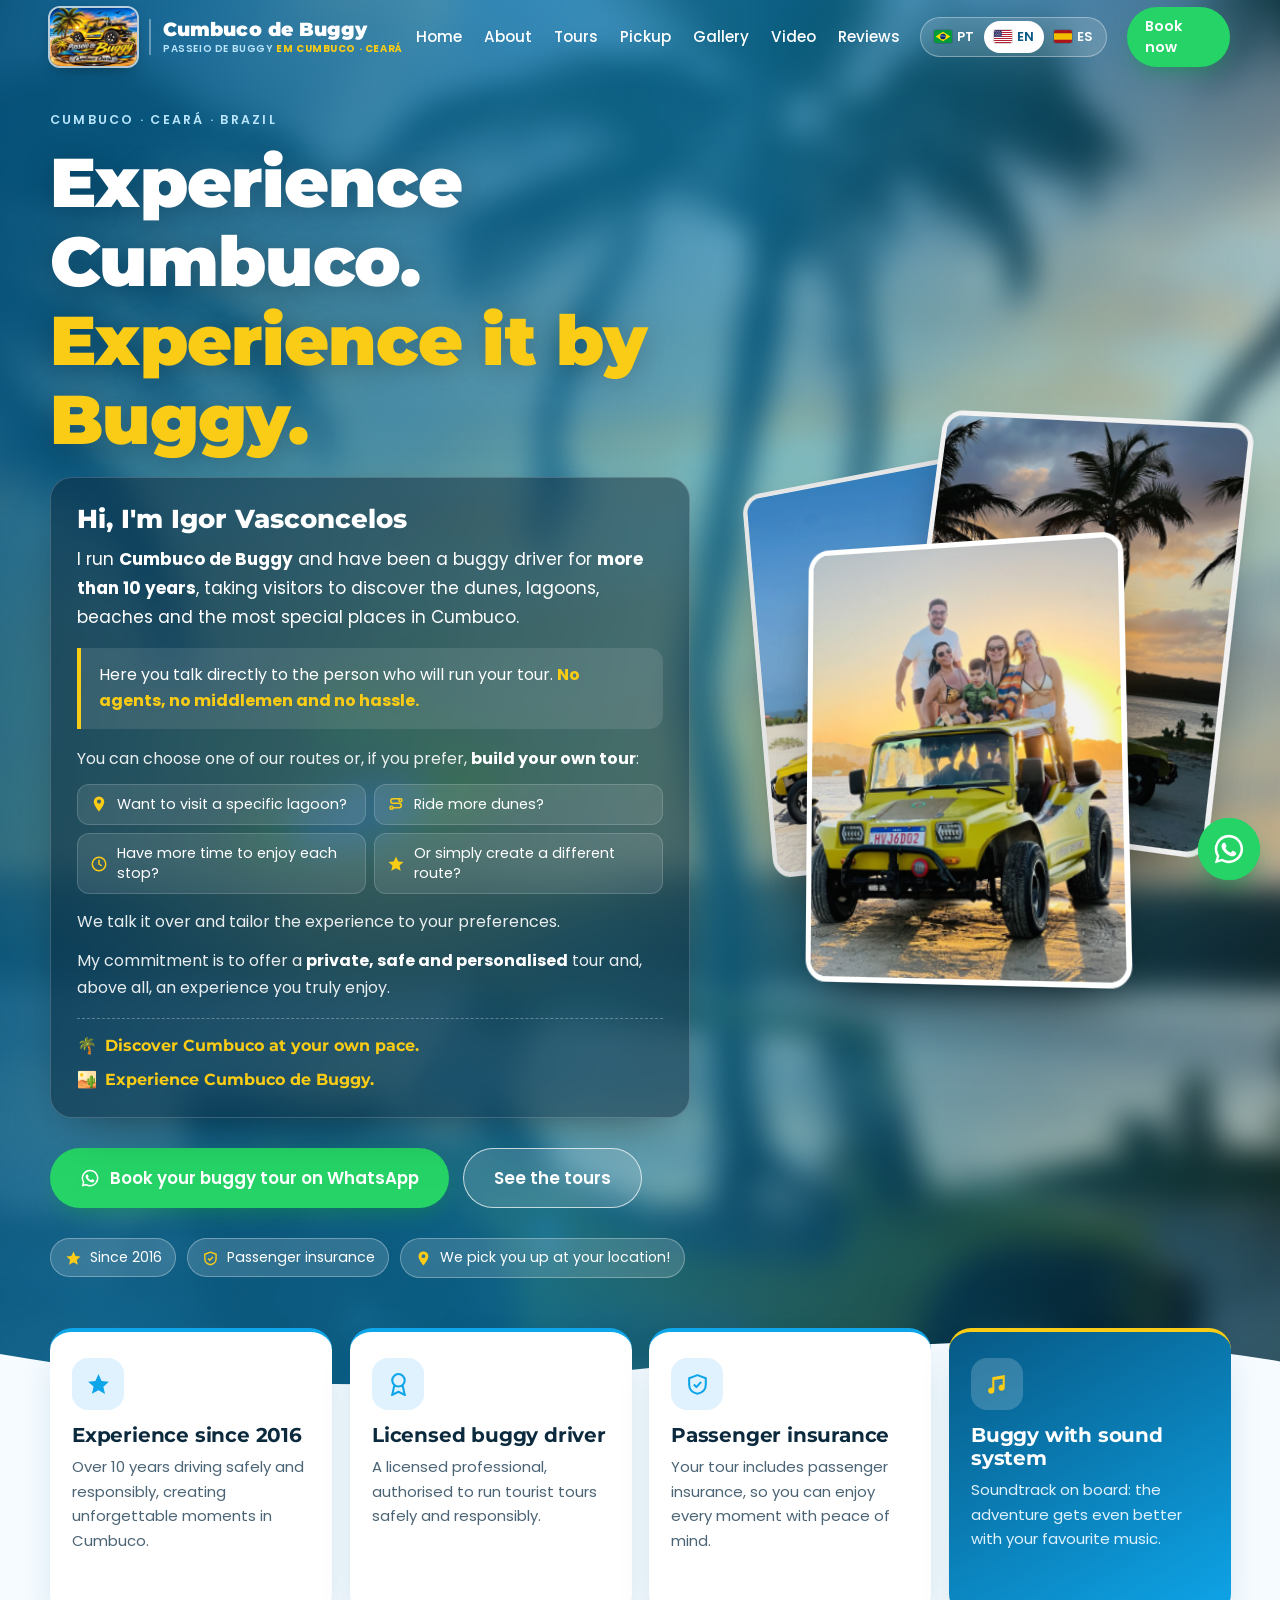
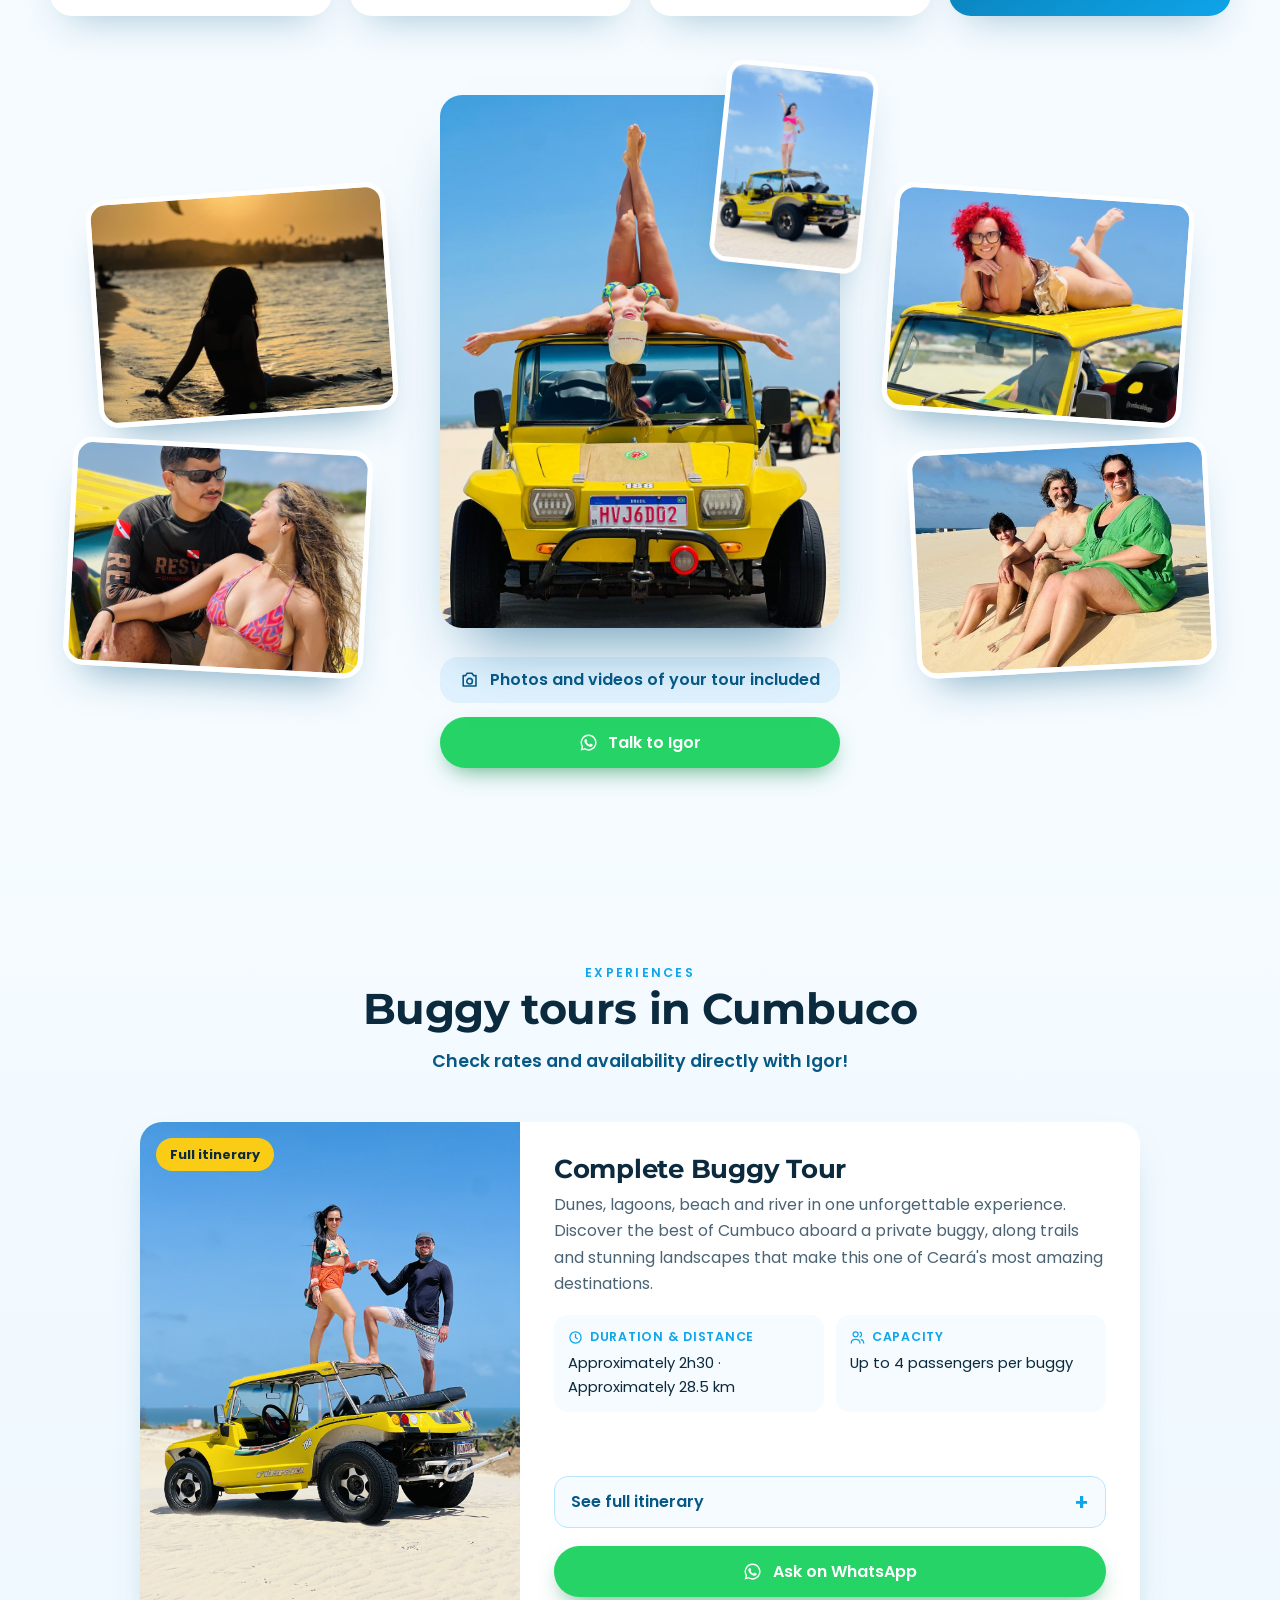
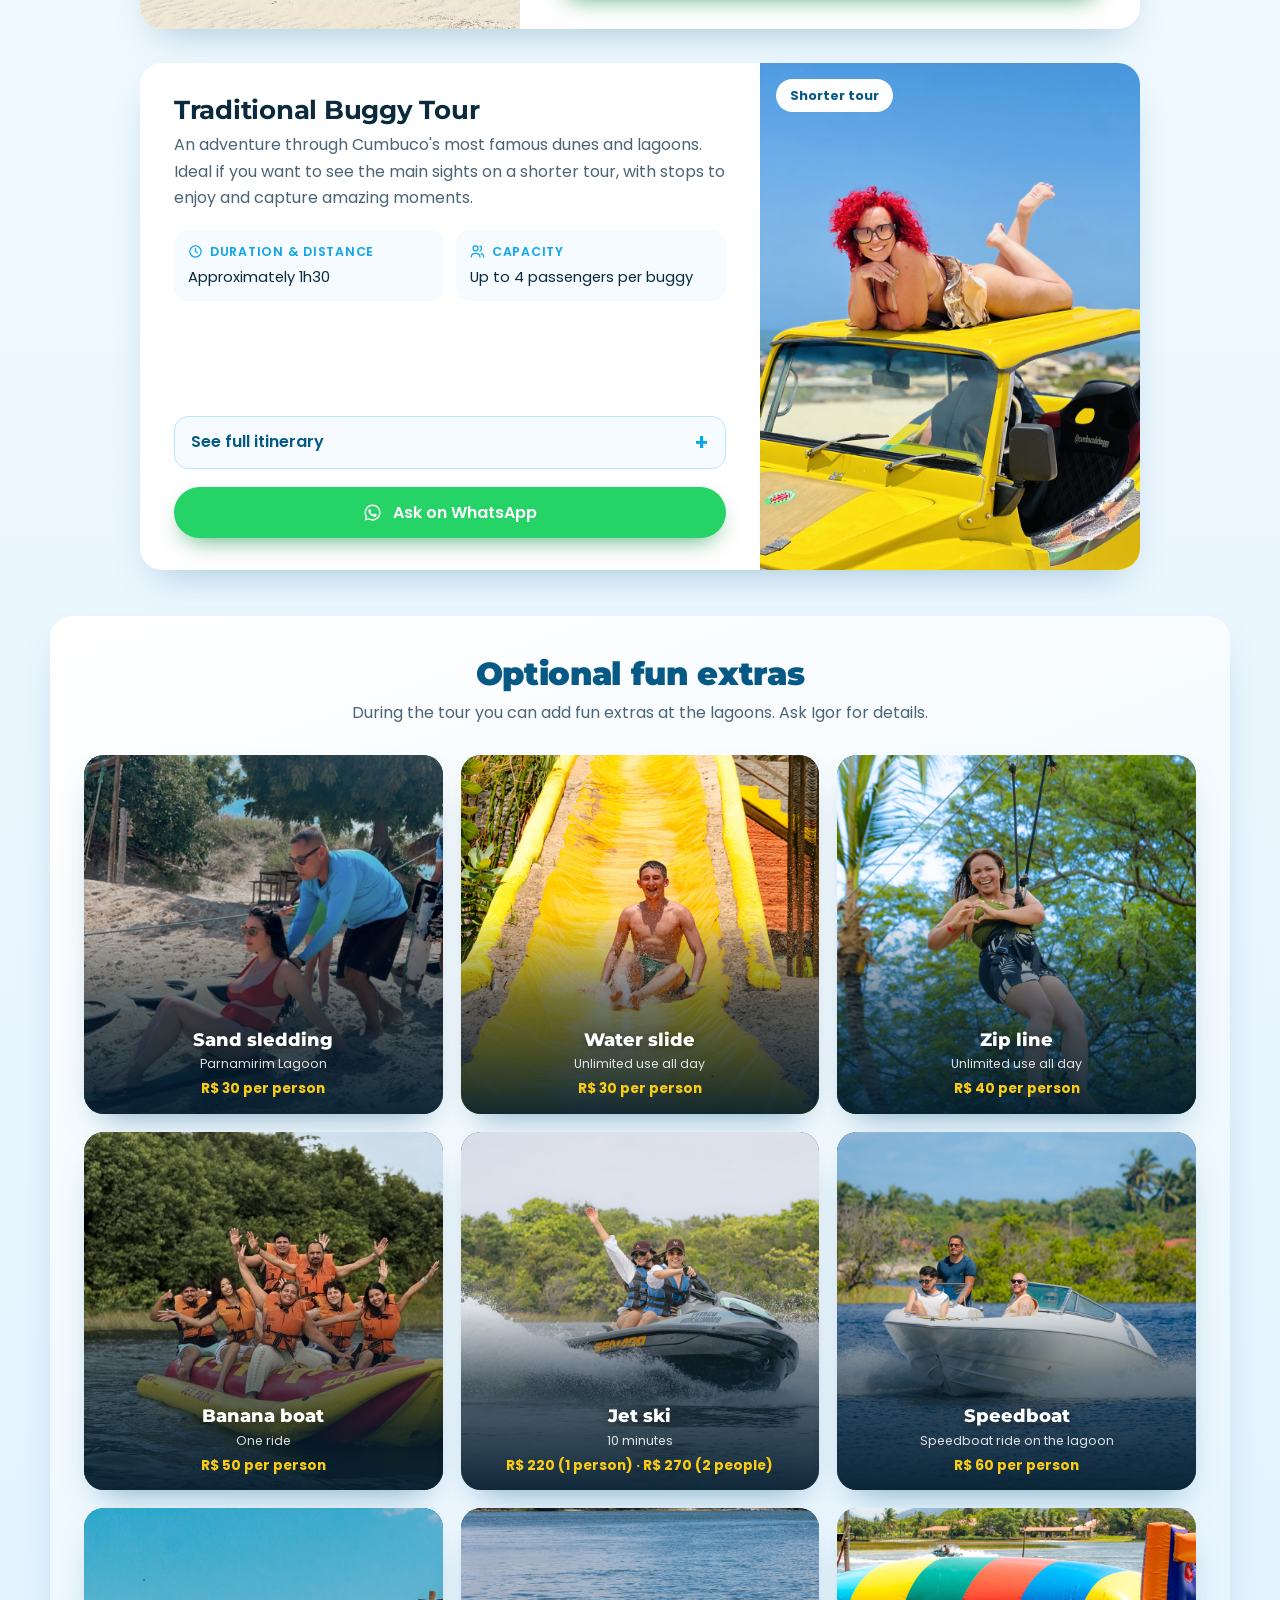
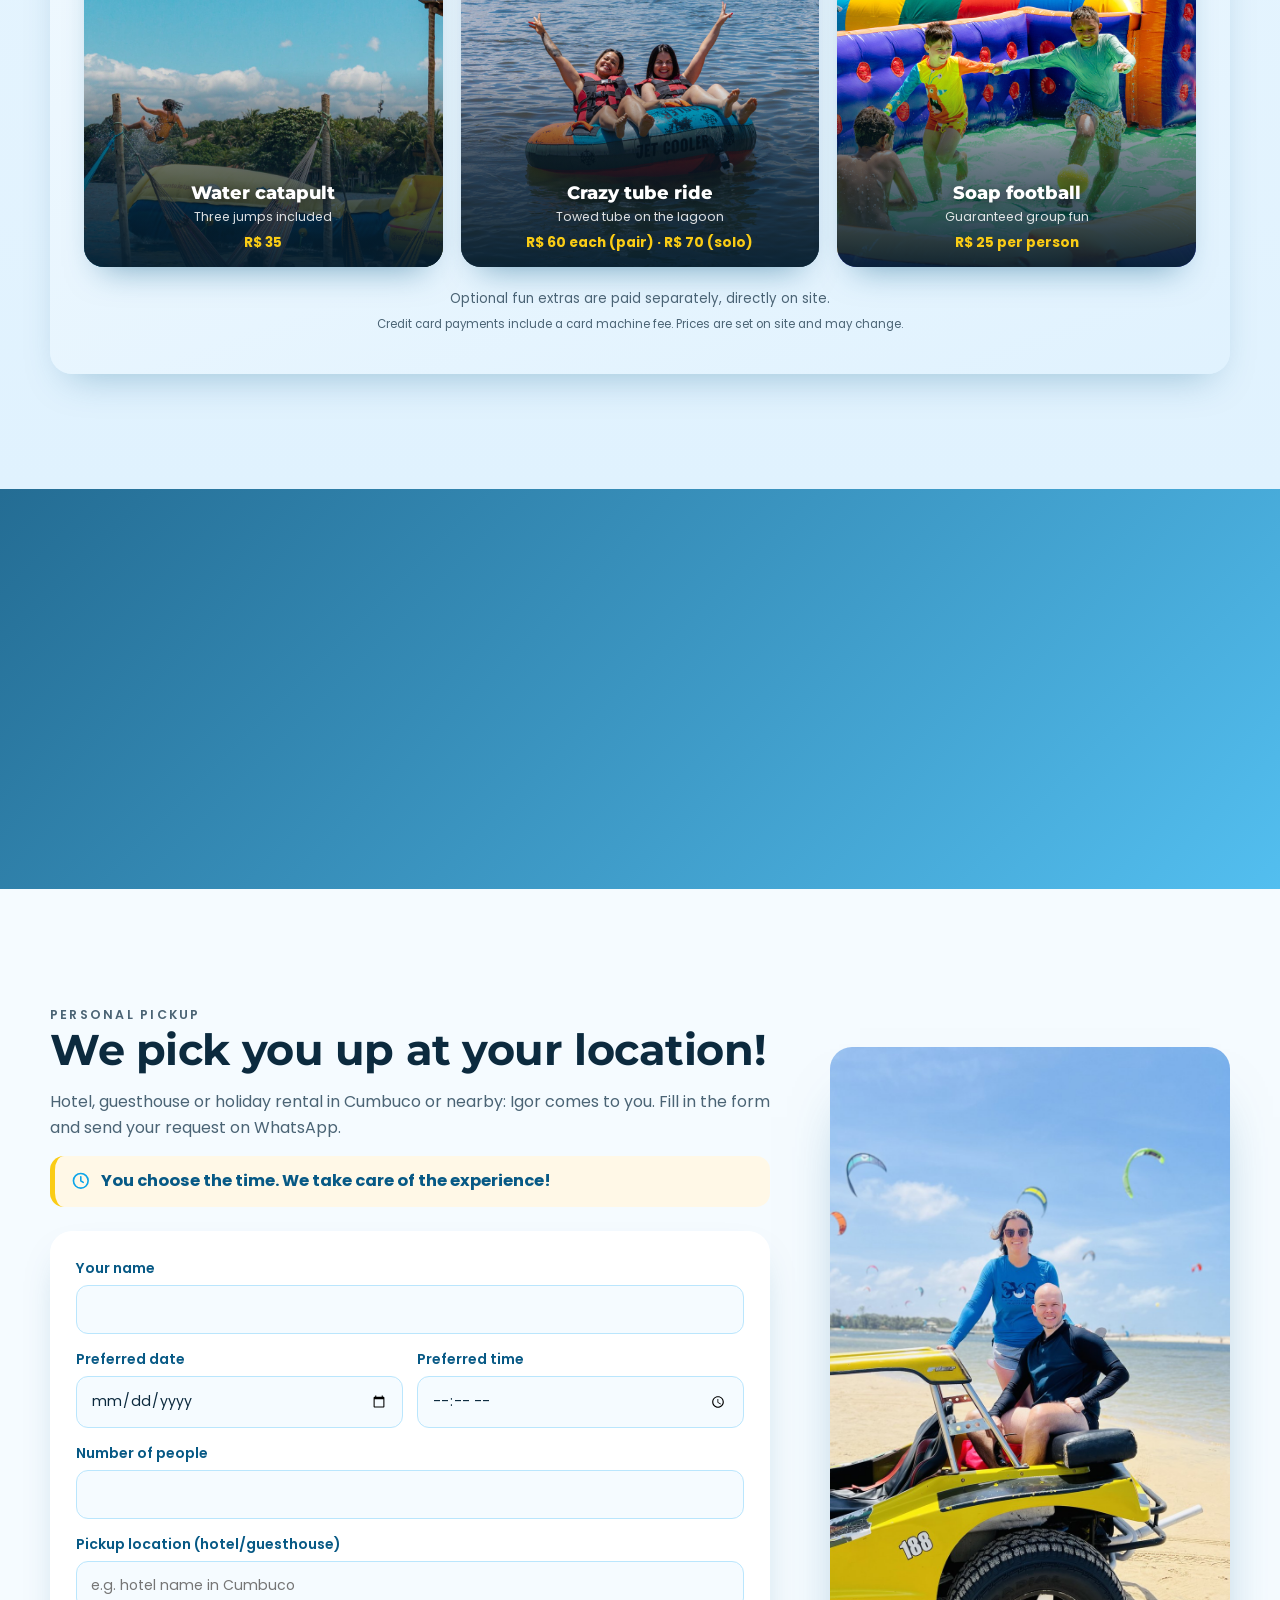
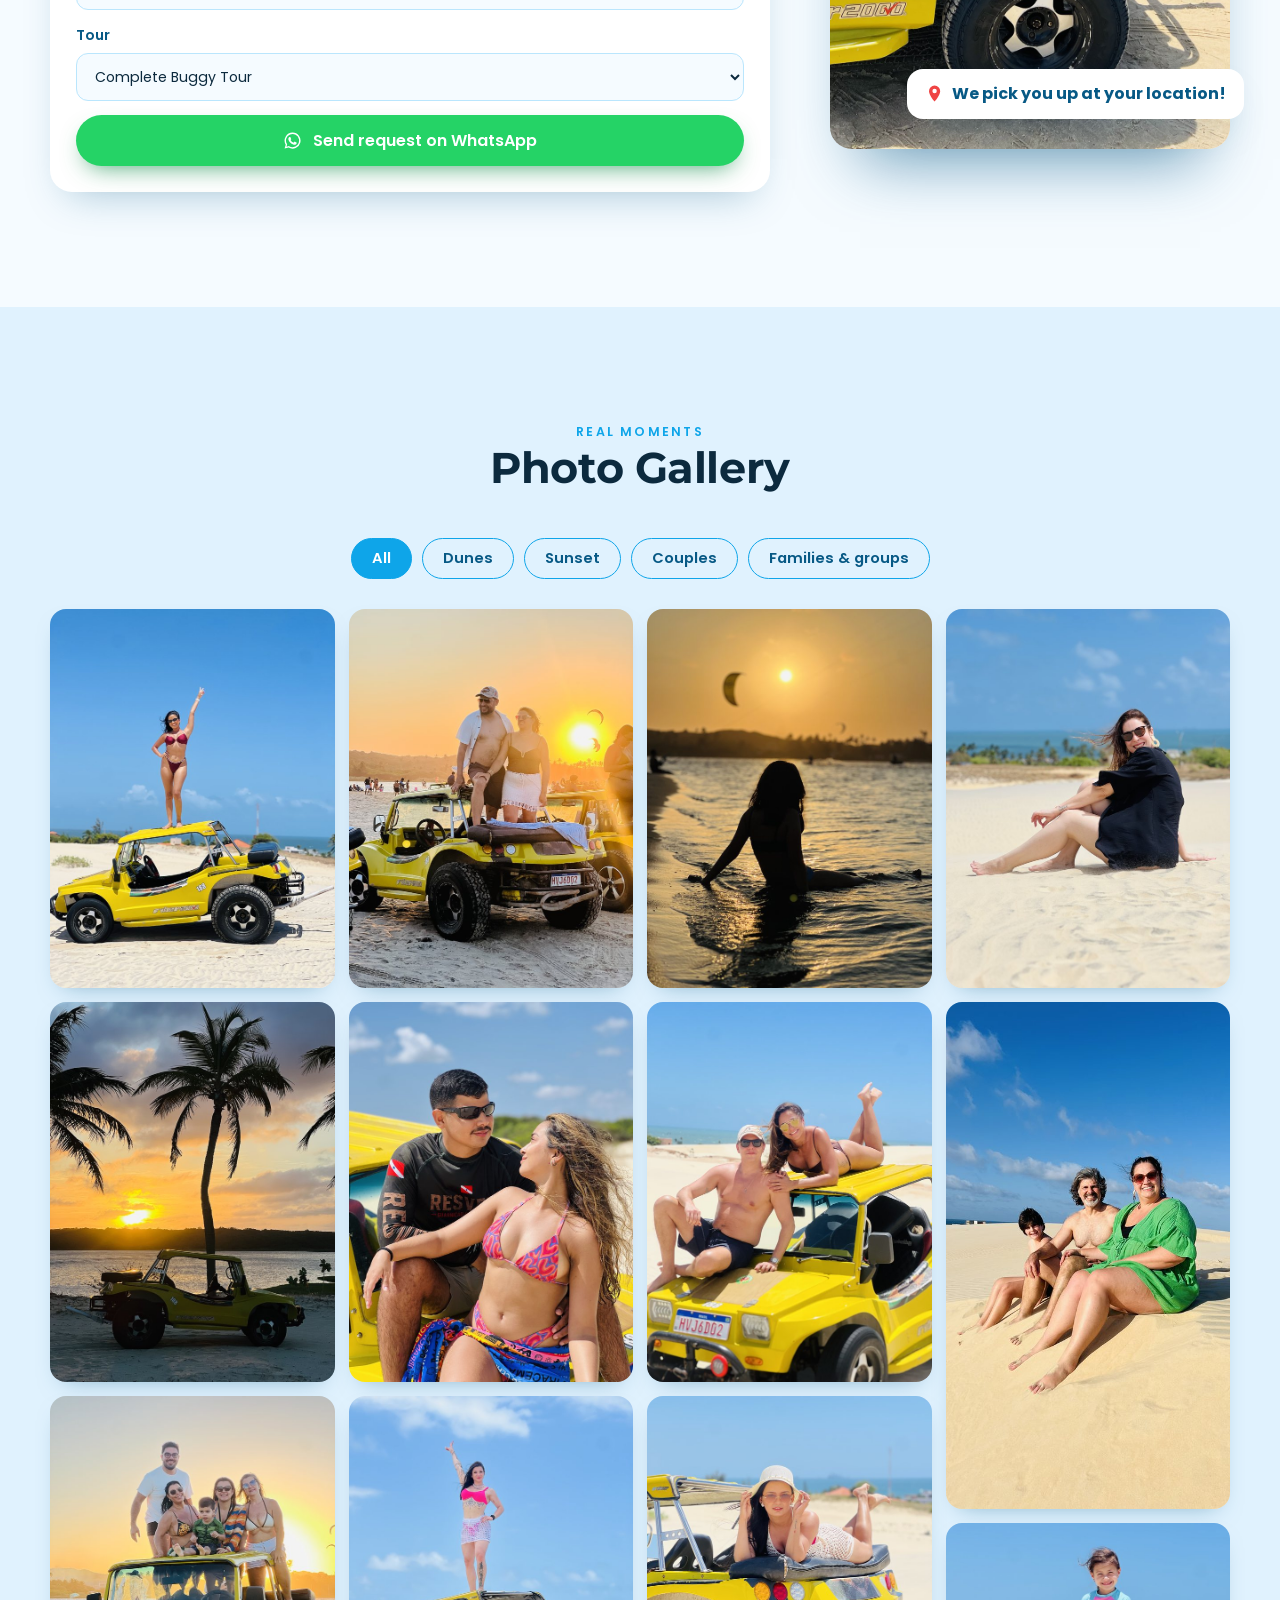
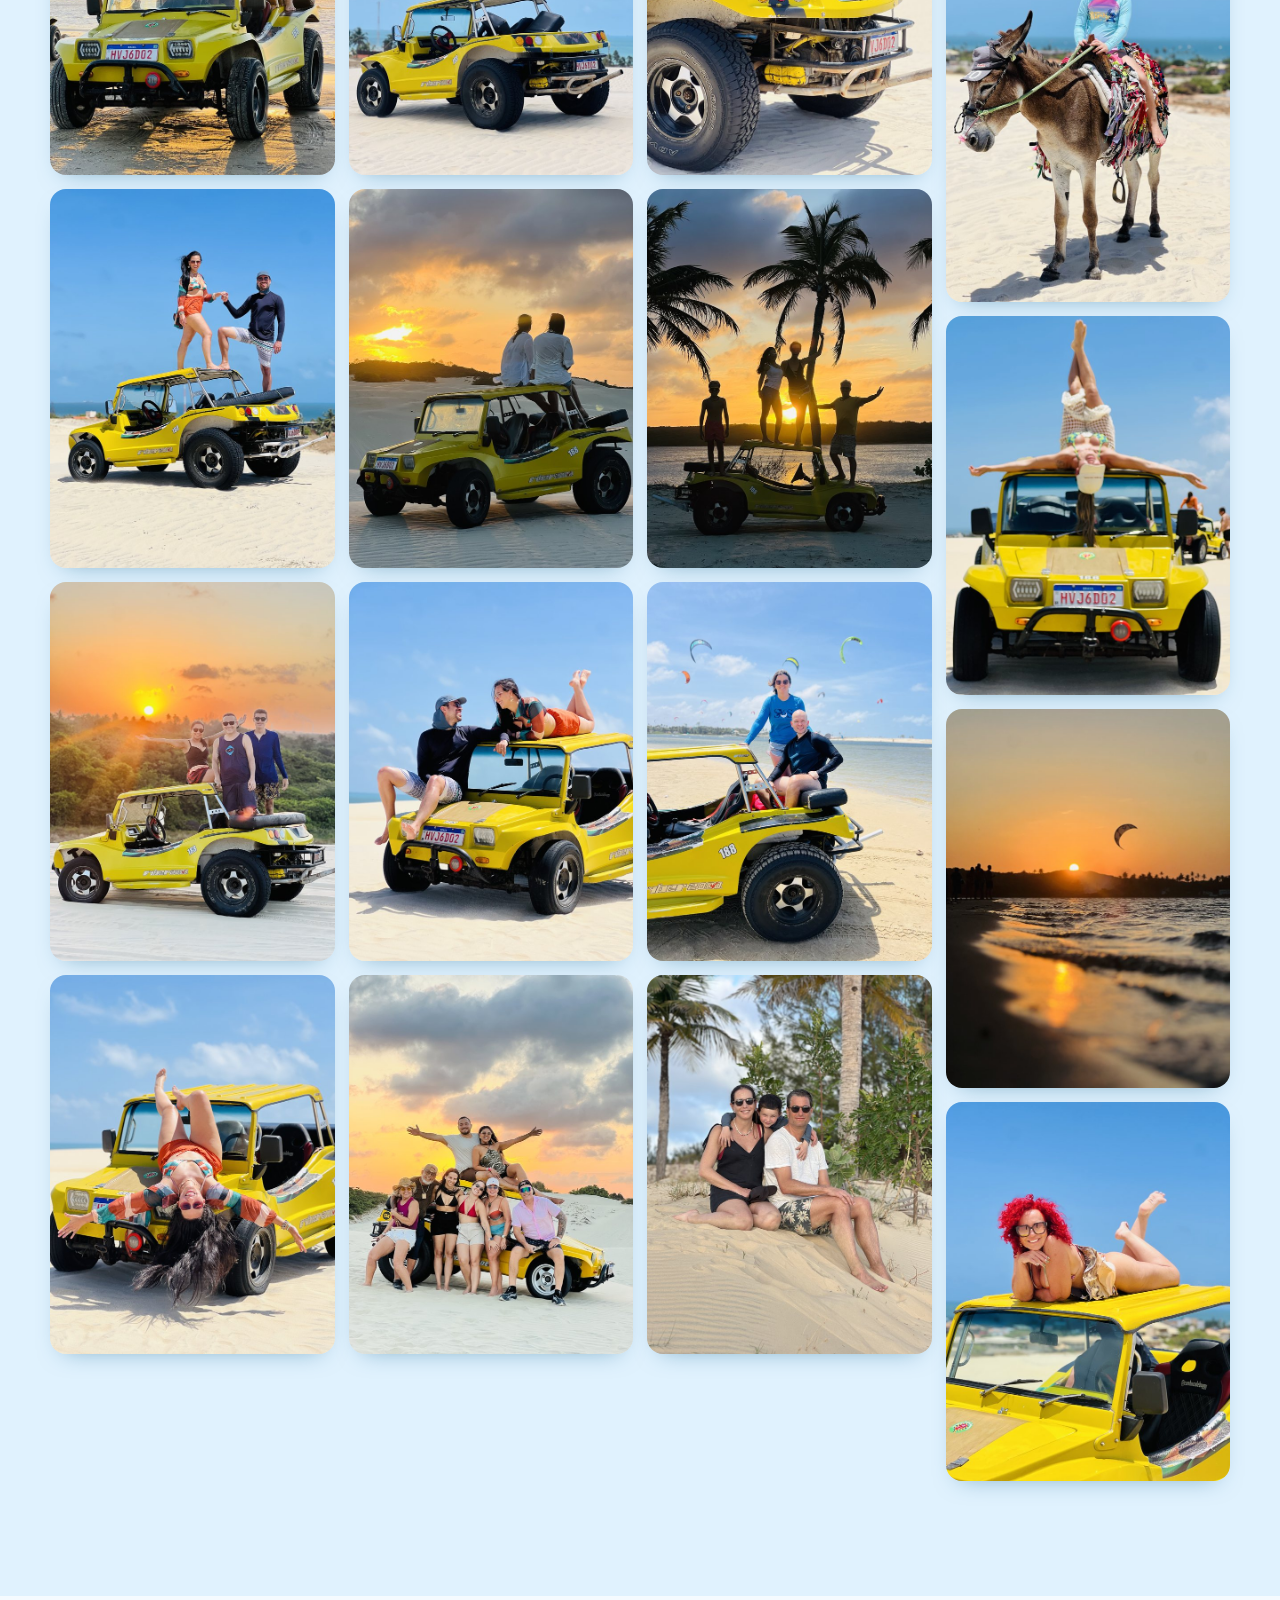
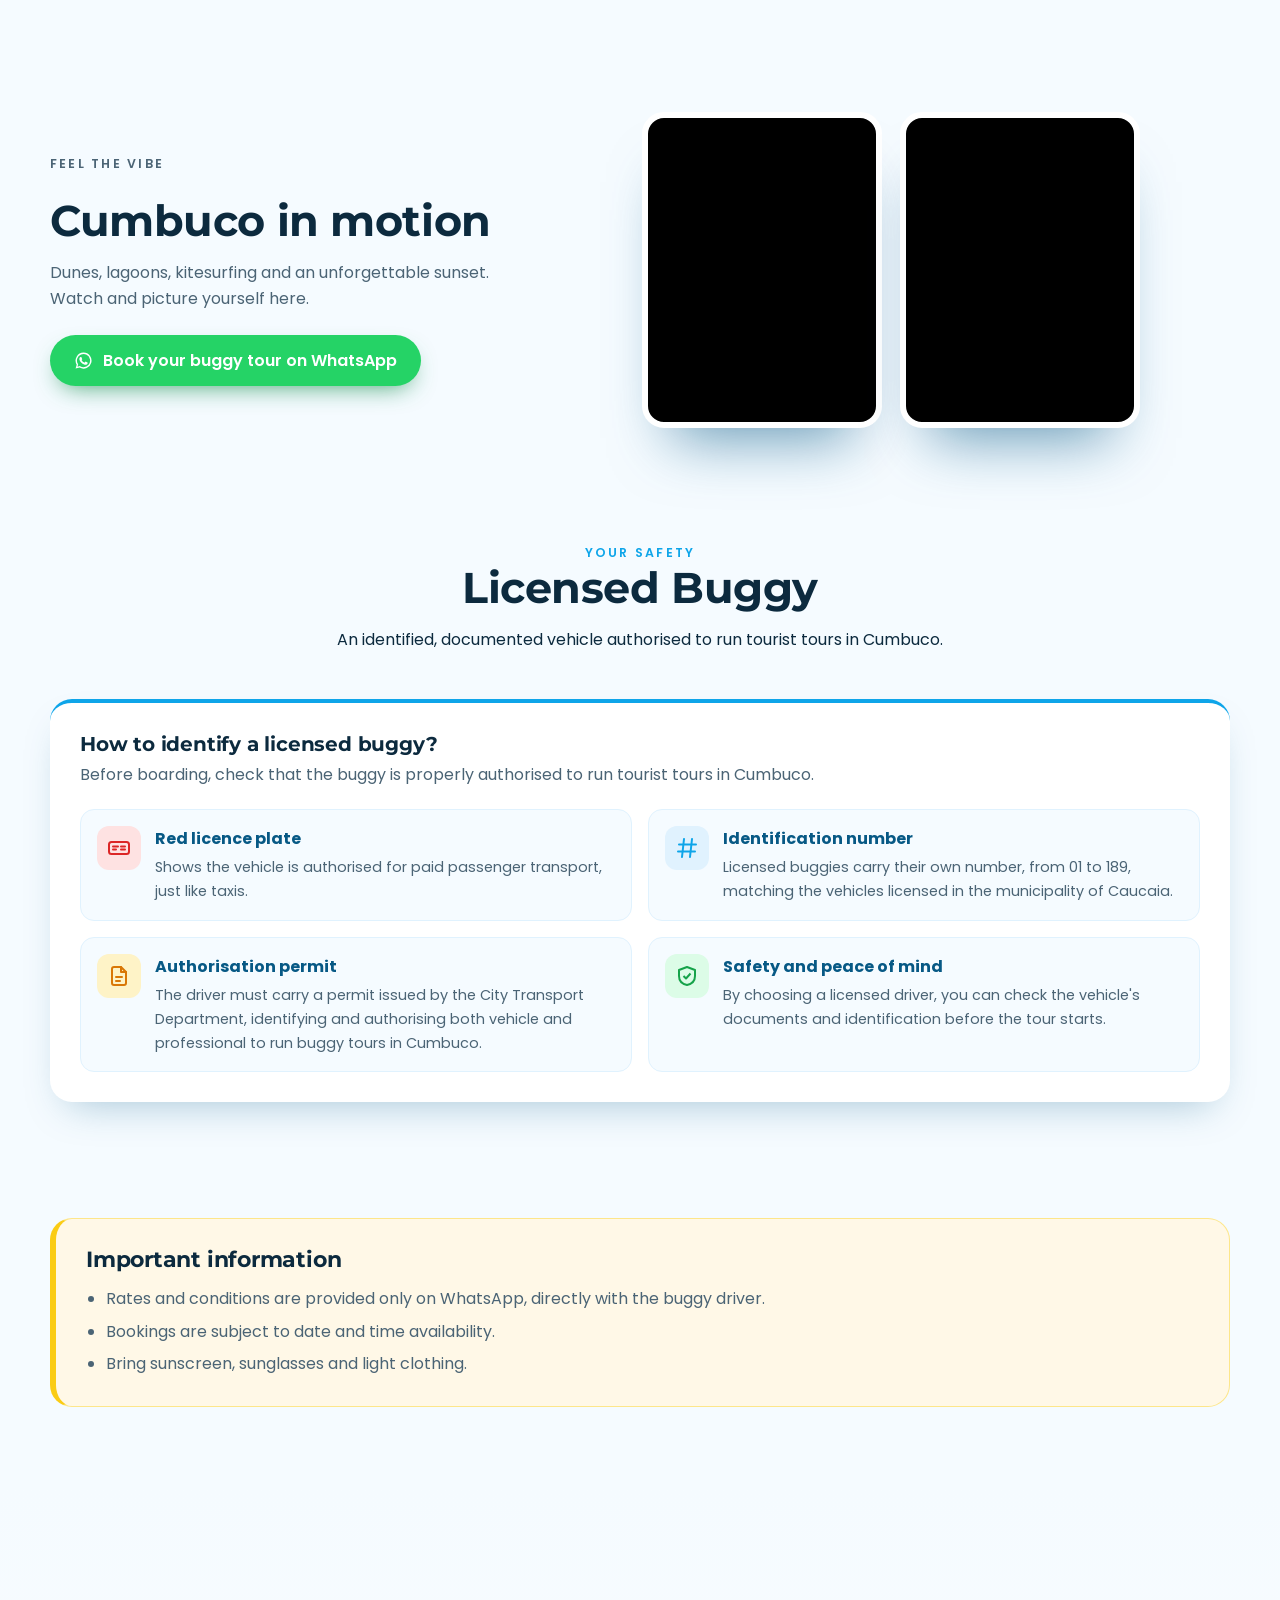
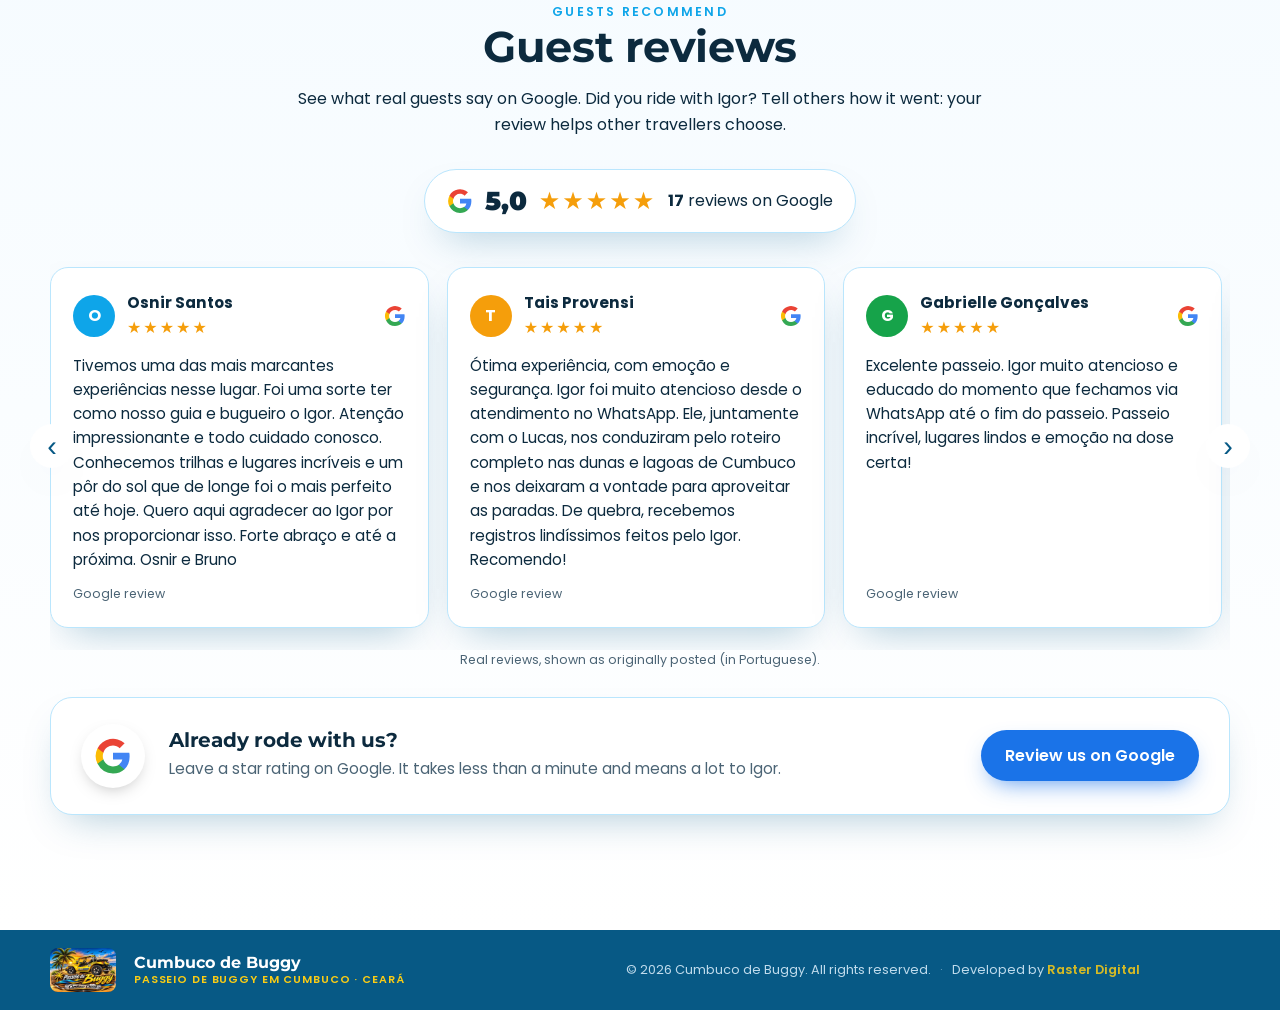
==== en/index.html @ 33edb1c6 "Site Cumbuco de Buggy: versão inicial trilíngue com README Co-Authored-By: Claude Opus 5.5 <noreply@" ====
<!doctype html>
<html lang="en" data-lang="en">
<head>
<meta charset="utf-8">
<meta name="viewport" content="width=device-width, initial-scale=1">
<title>Buggy Tour Cumbuco | Igor Vasconcelos — Licensed Beach Buggy Driver</title>
<meta name="description" content="Cumbuco beach buggy tour with Igor Vasconcelos: licensed driver since 2016, tour insurance, buggy with sound system and pickup at your hotel. The best buggy ride in Ceará, Brazil — book on WhatsApp.">
<meta name="keywords" content="buggy tour Cumbuco, Cumbuco buggy ride, Cumbuco beach buggy tour, buggy tour in Ceará Brazil">
<meta name="author" content="Igor Vasconcelos">
<meta name="theme-color" content="#0ea5e9">
<link rel="canonical" href="https://www.buggycumbuco.com.br/en/">
<link rel="alternate" hreflang="pt-BR" href="https://www.buggycumbuco.com.br/pt-br/">
<link rel="alternate" hreflang="en" href="https://www.buggycumbuco.com.br/en/">
<link rel="alternate" hreflang="es" href="https://www.buggycumbuco.com.br/es/">
<link rel="alternate" hreflang="x-default" href="https://www.buggycumbuco.com.br/pt-br/">
<meta property="og:type" content="website">
<meta property="og:locale" content="en_US">
<meta property="og:title" content="Buggy Tour Cumbuco | Igor Vasconcelos — Licensed Beach Buggy Driver">
<meta property="og:description" content="Cumbuco beach buggy tour with Igor Vasconcelos: licensed driver since 2016, tour insurance, buggy with sound system and pickup at your hotel. The best buggy ride in Ceará, Brazil — book on WhatsApp.">
<meta property="og:url" content="https://www.buggycumbuco.com.br/en/">
<meta property="og:image" content="https://www.buggycumbuco.com.br/assets/img/logo-grande.jpg">
<meta name="twitter:card" content="summary_large_image">
<link rel="icon" href="../assets/img/logo.jpg">
<link rel="preconnect" href="https://fonts.googleapis.com">
<link rel="preconnect" href="https://fonts.gstatic.com" crossorigin>
<link href="https://fonts.googleapis.com/css2?family=Montserrat:wght@700;800;900&family=Poppins:wght@400;500;600&display=swap" rel="stylesheet">
<link rel="preload" as="image" href="../assets/img/coqueiros-por-do-sol-buggy.jpg">
<link rel="stylesheet" href="../assets/css/style.css?v=12">
<script type="application/ld+json">
{"@context":"https://schema.org","@type":"TouristTrip","name":"Complete Buggy Tour","description":"Cumbuco beach buggy tour with Igor Vasconcelos: licensed driver since 2016, tour insurance, buggy with sound system and pickup at your hotel. The best buggy ride in Ceará, Brazil — book on WhatsApp.","touristType":"Leisure","inLanguage":"en","url":"https://www.buggycumbuco.com.br/en/","image":"https://www.buggycumbuco.com.br/assets/img/dunas-buggy-casal.jpg","provider":{"@type":"LocalBusiness","name":"Igor Vasconcelos — Buggy Cumbuco","telephone":"+5585997126836","url":"https://www.buggycumbuco.com.br/","logo":"https://www.buggycumbuco.com.br/assets/img/logo-grande.jpg","areaServed":["Cumbuco","Caucaia","Fortaleza","Ceará"],"foundingDate":"2016"}}
</script>
</head>
<body>
<a class="skip" href="#main" data-i18n="a11y.skip">Skip to content</a>

<header class="header" id="top">
  <div class="container header-in">
    <a href="#top" class="logo" aria-label="Igor Vasconcelos — Buggy Cumbuco">
      <img class="logo-img" src="../assets/img/logo.jpg" alt="Passeio de Buggy Cumbuco Ceará" width="360" height="240">
      <span class="logo-txt"><strong>Cumbuco de Buggy</strong><small>Passeio de Buggy <b>em Cumbuco · Ceará</b></small></span>
    </a>
    <nav class="nav" id="nav" aria-label="Menu">
      <a href="#top" data-i18n="nav.home">Home</a>
      <a href="#sobre" data-i18n="nav.about">About</a>
      <a href="#passeios" data-i18n="nav.tours">Tours</a>
      <a href="#busca" data-i18n="nav.pickup">Pickup</a>
      <a href="#galeria" data-i18n="nav.gallery">Gallery</a>
      <a href="#video" data-i18n="nav.video">Video</a>
      <a href="#avaliacoes" data-i18n="nav.reviews">Reviews</a>
    </nav>
    <div class="lang" role="group" aria-label="Select language" data-i18n-aria="a11y.lang">
      <a href="../pt-br/" hreflang="pt-BR" data-lang="pt" aria-current="false"><svg class="flag" viewBox="0 0 28 20" aria-hidden="true"><rect width="28" height="20" fill="#009c3b"/><path d="M14 2.5 25.5 10 14 17.5 2.5 10z" fill="#ffdf00"/><circle cx="14" cy="10" r="4.4" fill="#002776"/><path d="M9.8 9.2c2.8-.5 5.8 0 8.3 1.6" stroke="#fff" stroke-width=".8" fill="none"/></svg> PT</a>
      <a href="../en/" hreflang="en" data-lang="en" aria-current="true"><svg class="flag" viewBox="0 0 28 20" aria-hidden="true"><rect width="28" height="20" fill="#fff"/><path d="M0 0h28v1.54H0zm0 3.08h28v1.54H0zm0 3.08h28v1.54H0zm0 3.08h28v1.54H0zm0 3.08h28v1.54H0zm0 3.08h28v1.54H0zm0 3.08h28V20H0z" fill="#b22234"/><rect width="12" height="10.8" fill="#3c3b6e"/><g fill="#fff"><circle cx="2" cy="2" r=".6"/><circle cx="5" cy="2" r=".6"/><circle cx="8" cy="2" r=".6"/><circle cx="3.5" cy="4.4" r=".6"/><circle cx="6.5" cy="4.4" r=".6"/><circle cx="9.5" cy="4.4" r=".6"/><circle cx="2" cy="6.8" r=".6"/><circle cx="5" cy="6.8" r=".6"/><circle cx="8" cy="6.8" r=".6"/><circle cx="3.5" cy="9.2" r=".6"/><circle cx="6.5" cy="9.2" r=".6"/><circle cx="9.5" cy="9.2" r=".6"/></g></svg> EN</a>
      <a href="../es/" hreflang="es" data-lang="es" aria-current="false"><svg class="flag" viewBox="0 0 28 20" aria-hidden="true"><rect width="28" height="20" fill="#aa151b"/><rect y="5" width="28" height="10" fill="#f1bf00"/></svg> ES</a>
    </div>
    <a class="btn btn-sm btn-wa header-cta" href="https://wa.me/5585997126836?text=Hello%2C%20Igor%21%20I%20would%20like%20more%20information%20about%20your%20buggy%20tours%20in%20Cumbuco." data-wa="wa.info" target="_blank" rel="noopener" data-i18n="nav.cta">Book now</a>
    <button class="burger" id="burger" aria-expanded="false" aria-controls="nav" aria-label="Open menu" data-i18n-aria="a11y.menu"><span></span><span></span><span></span></button>
  </div>
</header>

<main id="main">
<!-- HERO -->
<section class="hero">
  <div class="hero-bg" data-depth="0.15"><img src="../assets/img/coqueiros-por-do-sol-buggy.jpg" alt="" fetchpriority="high"></div>
  <div class="hero-shade"></div>
  <div class="container hero-grid">
    <div class="hero-copy reveal">
      <p class="kicker" data-i18n="hero.kicker">Cumbuco · Ceará · Brazil</p>
      <h1 data-i18n="hero.title">Experience Cumbuco. <em>Experience it by Buggy.</em></h1>
      <div class="hero-intro">
        <p class="intro-hi" data-i18n="about.title">Hi, I'm Igor Vasconcelos</p>
        <p class="about-lead" data-i18n="about.p1">I run <strong>Cumbuco de Buggy</strong> and have been a buggy driver for <strong>more than 10 years</strong>, taking visitors to discover the dunes, lagoons, beaches and the most special places in Cumbuco.</p>
        <blockquote class="about-quote" data-i18n="about.quote">Here you talk directly to the person who will run your tour. <strong>No agents, no middlemen and no hassle.</strong></blockquote>
        <p data-i18n="about.p2">You can choose one of our routes or, if you prefer, <strong>build your own tour</strong>:</p>
        <ul class="about-ideas">
          <li><svg class="ico"><use href="#i-pin"/></svg><span data-i18n="about.q1">Want to visit a specific lagoon?</span></li>
          <li><svg class="ico"><use href="#i-route"/></svg><span data-i18n="about.q2">Ride more dunes?</span></li>
          <li><svg class="ico"><use href="#i-clock"/></svg><span data-i18n="about.q3">Have more time to enjoy each stop?</span></li>
          <li><svg class="ico"><use href="#i-star"/></svg><span data-i18n="about.q4">Or simply create a different route?</span></li>
        </ul>
        <p data-i18n="about.p3">We talk it over and tailor the experience to your preferences.</p>
        <p data-i18n="about.p4">My commitment is to offer a <strong>private, safe and personalised</strong> tour and, above all, an experience you truly enjoy.</p>
        <div class="about-sign">
          <span><i aria-hidden="true">🌴</i><em data-i18n="about.s1">Discover Cumbuco at your own pace.</em></span>
          <span><i aria-hidden="true">🏜️</i><em data-i18n="about.s2">Experience Cumbuco de Buggy.</em></span>
        </div>
      </div>
      <div class="hero-ctas">
        <a class="btn btn-wa btn-lg" href="https://wa.me/5585997126836?text=Hello%2C%20Igor%21%20I%20would%20like%20more%20information%20about%20your%20buggy%20tours%20in%20Cumbuco." data-wa="wa.info" target="_blank" rel="noopener"><svg class="ico"><use href="#i-wa"/></svg><span data-i18n="hero.cta">Book your buggy tour on WhatsApp</span></a>
        <a class="btn btn-ghost btn-lg" href="#passeios" data-i18n="hero.cta2">See the tours</a>
      </div>
      <ul class="hero-badges">
        <li><svg class="ico"><use href="#i-star"/></svg><span data-i18n="hero.b1">Since 2016</span></li>
        <li><svg class="ico"><use href="#i-shield"/></svg><span data-i18n="hero.b2">Passenger insurance</span></li>
        <li><svg class="ico"><use href="#i-pin"/></svg><span data-i18n="hero.b3">We pick you up at your location!</span></li>
      </ul>
    </div>
    <div class="hero-stack">
      <div class="stack3d" id="stack">
        <img class="p1" src="../assets/img/coqueiros-por-do-sol-buggy.jpg" alt="Buggy entre coqueiros no pôr do sol em Cumbuco">
        <img class="p2" src="../assets/img/familia-por-do-sol.jpg" alt="Família no buggy ao pôr do sol em Cumbuco">
        <img class="p0" src="../assets/img/dunas-mirante.jpg" alt="Turista em cima do buggy nas dunas de Cumbuco">
      </div>
    </div>
  </div>
  <svg class="wave" viewBox="0 0 1440 120" preserveAspectRatio="none" aria-hidden="true"><path d="M0 60c240 50 480 50 720 20s480-60 720-10v50H0z"/></svg>
</section>

<!-- CREDIBILIDADE -->
<section class="cred" aria-labelledby="cred-t">
  <div class="container">
    <h2 id="cred-t" class="sr-only" data-i18n="cred.title">Why ride with Igor</h2>
    <div class="cred-grid">
      <article class="cred-card tilt reveal"><div class="cred-ico"><svg class="ico"><use href="#i-star"/></svg></div><h3 data-i18n="cred.1.t">Experience since 2016</h3><p data-i18n="cred.1.d">Over 10 years driving safely and responsibly, creating unforgettable moments in Cumbuco.</p></article>
      <article class="cred-card tilt reveal"><div class="cred-ico"><svg class="ico"><use href="#i-badge"/></svg></div><h3 data-i18n="cred.2.t">Licensed buggy driver</h3><p data-i18n="cred.2.d">A licensed professional, authorised to run tourist tours safely and responsibly.</p></article>
      <article class="cred-card tilt reveal"><div class="cred-ico"><svg class="ico"><use href="#i-shield"/></svg></div><h3 data-i18n="cred.3.t">Passenger insurance</h3><p data-i18n="cred.3.d">Your tour includes passenger insurance, so you can enjoy every moment with peace of mind.</p></article>
      <article class="cred-card tilt reveal cred-sound"><div class="cred-ico"><svg class="ico"><use href="#i-music"/></svg></div><h3 data-i18n="cred.4.t">Buggy with sound system</h3><p data-i18n="cred.4.d">Soundtrack on board: the adventure gets even better with your favourite music.</p><div class="eq" aria-hidden="true"><i></i><i></i><i></i><i></i><i></i></div></article>
    </div>
  </div>
</section>

<!-- SOBRE -->
<section class="section about" id="sobre">
  <div class="container about-grid">
    <div class="about-side side-l" aria-hidden="true">
      <figure class="side-ph reveal"><img src="../assets/img/thumb/lagoa-por-do-sol.jpg" alt="" loading="lazy"></figure>
      <figure class="side-ph reveal"><img src="../assets/img/thumb/casal-dunas-olhar.jpg" alt="" loading="lazy"></figure>
    </div>
    <div class="about-side side-r" aria-hidden="true">
      <figure class="side-ph reveal"><img src="../assets/img/thumb/buggy-som-relax.jpg" alt="" loading="lazy"></figure>
      <figure class="side-ph reveal"><img src="../assets/img/thumb/familia-areia.jpg" alt="" loading="lazy"></figure>
    </div>
    <div class="about-media reveal">
      <div class="frame3d tilt">
        <img src="../assets/img/buggy-frente.jpg?v=2" alt="Igor Vasconcelos' yellow buggy on the Cumbuco dunes" data-i18n-alt="about.alt" loading="lazy" width="960" height="1280">
        
      </div>
      <img class="about-float" src="../assets/img/thumb/dunas-pose.jpg" alt="" aria-hidden="true" loading="lazy">
    </div>
    <div class="about-copy reveal">
      <p class="pill"><svg class="ico"><use href="#i-camera"/></svg><span data-i18n="about.highlight">Photos and videos of your tour included</span></p>
      <a class="btn btn-wa" href="https://wa.me/5585997126836?text=Hello%2C%20Igor%21%20I%20found%20your%20Cumbuco%20buggy%20tour%20website%20and%20I%20would%20like%20more%20information%20about%20your%20tours%20and%20availability." data-wa="wa.default" target="_blank" rel="noopener"><svg class="ico"><use href="#i-wa"/></svg><span data-i18n="foot.wa">Talk to Igor</span></a>
    </div>
  </div>
</section>

<!-- PASSEIOS -->
<section class="section tours" id="passeios">
  <div class="container">
    <header class="sec-head reveal">
      <p class="kicker" data-i18n="tours.kicker">Experiences</p>
      <h2 data-i18n="tours.title">Buggy tours in Cumbuco</h2>
      <p class="sec-sub" data-i18n="tours.sub">Check rates and availability directly with Igor!</p>
    </header>
    <div class="tour-grid">
      <article class="tour-card reveal">
        <div class="tour-img"><img src="../assets/img/dunas-buggy-casal.jpg" alt="Tourists standing on the buggy on the Cumbuco dunes" data-i18n-alt="t1.alt" loading="lazy" width="960" height="1280"><span class="tag" data-i18n="t1.tag2">Full itinerary</span></div>
        <div class="tour-body">
          <h3 data-i18n="t1.title">Complete Buggy Tour</h3>
          <p data-i18n="t1.desc2">Dunes, lagoons, beach and river in one unforgettable experience. Discover the best of Cumbuco aboard a private buggy, along trails and stunning landscapes that make this one of Ceará's most amazing destinations.</p>
          <dl class="facts"><div><dt><svg class="ico"><use href="#i-clock"/></svg><span data-i18n="t1.time.t">Duration & distance</span></dt><dd><span data-i18n="t1.time2">Approximately 2h30</span> · <span data-i18n="t1.dist">Approximately 28.5 km</span></dd></div><div><dt><svg class="ico"><use href="#i-users"/></svg><span data-i18n="t1.cap.t">Capacity</span></dt><dd><span data-i18n="t1.cap">Up to 4 passengers per buggy</span></dd></div></dl>
          <details class="itin"><summary><span data-i18n="tour.more">See full itinerary</span></summary><h4 data-i18n="tour.stops">Tour itinerary</h4><p class="itin-intro" data-i18n="tour.intro">We head out to a shifting dunes park towards our first stop:</p><ol class="stops"><li><b data-i18n="st.parna.t">Parnamirim Lagoon</b><span data-i18n="st.parna.d">The traditional lagoon of sand sledding (skibunda) and water slide, one of Cumbuco's most famous spots.</span></li><li><b data-i18n="st.dunas.t">Shifting Dunes Park</b><span data-i18n="st.dunas.d">A thrilling ride across the dunes, “with thrills” or “smooth ride”. Photo stop at the famous Duna do Jegue viewpoint (photos included).</span></li><li><b data-i18n="st.banana.t">Banana Lagoon</b><span data-i18n="st.banana.d">Leisure time with optional activities: Zipline · Banana Boat · Crazy Tube · Jet ski · Speedboat · Soap football · Catapult.</span></li><li><b data-i18n="st.dunas2.t">Second Shifting Dunes Park</b><span data-i18n="st.dunas2.d">The adventure continues across the dunes towards the Cauípe River, through stunning natural scenery.</span></li><li><b data-i18n="st.cauipe.t">Cauípe River Mouth</b><span data-i18n="st.cauipe.d">Our final stop is one of the most special settings of the tour: where the river meets the sea, surrounded by nature and beautiful scenery.</span></li><li><b data-i18n="st.ret.t">Return</b><span data-i18n="st.ret.d">Then we head back.</span></li></ol><p class="t-note" data-i18n="tour.note">Note: activities are optional and charged separately.</p></details>
          <a class="btn btn-wa btn-block" href="https://wa.me/5585997126836?text=Hello%2C%20Igor%21%20I%27m%20interested%20in%20the%20Complete%20Buggy%20Tour%20in%20Cumbuco.%20Could%20you%20tell%20me%20the%20rates%20and%20availability%3F" data-wa="wa.t1" target="_blank" rel="noopener"><svg class="ico"><use href="#i-wa"/></svg><span data-i18n="tours.btn">Ask on WhatsApp</span></a>
        </div>
      </article>
      <article class="tour-card reveal">
        <div class="tour-img"><img src="../assets/img/passeio-tradicional.jpg" alt="Group on the buggy at sunset among palm trees in Cumbuco" data-i18n-alt="t2.alt" loading="lazy" width="960" height="1280"><span class="tag tag-alt" data-i18n="t2.tag2">Shorter tour</span></div>
        <div class="tour-body">
          <h3 data-i18n="t2.title">Traditional Buggy Tour</h3>
          <p data-i18n="t2.desc2">An adventure through Cumbuco's most famous dunes and lagoons. Ideal if you want to see the main sights on a shorter tour, with stops to enjoy and capture amazing moments.</p>
          <dl class="facts"><div><dt><svg class="ico"><use href="#i-clock"/></svg><span data-i18n="t1.time.t">Duration & distance</span></dt><dd><span data-i18n="t2.time2">Approximately 1h30</span></dd></div><div><dt><svg class="ico"><use href="#i-users"/></svg><span data-i18n="t1.cap.t">Capacity</span></dt><dd><span data-i18n="t1.cap">Up to 4 passengers per buggy</span></dd></div></dl>
          <details class="itin"><summary><span data-i18n="tour.more">See full itinerary</span></summary><h4 data-i18n="tour.stops">Tour itinerary</h4><p class="itin-intro" data-i18n="tour.intro">We head out to a shifting dunes park towards our first stop:</p><ol class="stops"><li><b data-i18n="st.parna.t">Parnamirim Lagoon</b><span data-i18n="st.parna.d">The traditional lagoon of sand sledding (skibunda) and water slide, one of Cumbuco's most famous spots.</span></li><li><b data-i18n="st.dunas.t">Shifting Dunes Park</b><span data-i18n="st.dunas.d">A thrilling ride across the dunes, “with thrills” or “smooth ride”. Photo stop at the famous Duna do Jegue viewpoint (photos included).</span></li><li><b data-i18n="st.banana.t">Banana Lagoon</b><span data-i18n="st.banana.d">Leisure time with optional activities: Zipline · Banana Boat · Crazy Tube · Jet ski · Speedboat · Soap football · Catapult.</span></li><li><b data-i18n="st.back.t">Return across the dunes</b><span data-i18n="st.back.d">Then we head back across the dunes.</span></li></ol><p class="t-note" data-i18n="tour.note">Note: activities are optional and charged separately.</p></details>
          <a class="btn btn-wa btn-block" href="https://wa.me/5585997126836?text=Hello%2C%20Igor%21%20I%27m%20interested%20in%20the%20Traditional%20Buggy%20Tour%20in%20Cumbuco.%20Could%20you%20send%20me%20the%20details%2C%20rates%20and%20availability%3F" data-wa="wa.t2" target="_blank" rel="noopener"><svg class="ico"><use href="#i-wa"/></svg><span data-i18n="tours.btn">Ask on WhatsApp</span></a>
        </div>
      </article>
    </div>

    <div class="optional reveal">
      <h3 data-i18n="opt.title">Optional fun extras</h3>
      <p data-i18n="opt.sub">During the tour you can add fun extras at the lagoons. Ask Igor for details.</p>
      <ul class="op-grid">
        <li class="op"><div class="op-pic"><img src="../assets/img/brincadeiras/skibunda.jpg?v=2" alt="" width="1000" height="1000" loading="lazy"></div><b data-i18n="opt.9">Sand sledding</b><span class="op-price" data-i18n="op.skibunda.p">R$ 30 per person</span><small data-i18n="op.skibunda.d">Parnamirim Lagoon</small></li>
        <li class="op"><div class="op-pic"><img src="../assets/img/brincadeiras/toboagua.jpg?v=2" alt="" width="1000" height="1000" loading="lazy"></div><b data-i18n="opt.2">Water slide</b><span class="op-price" data-i18n="op.toboagua.p">R$ 30 per person</span><small data-i18n="op.toboagua.d">Unlimited use all day</small></li>
        <li class="op"><div class="op-pic"><img src="../assets/img/brincadeiras/tirolesa.jpg?v=2" alt="" width="1000" height="1000" loading="lazy"></div><b data-i18n="opt.1">Zip line</b><span class="op-price" data-i18n="op.tirolesa.p">R$ 40 per person</span><small data-i18n="op.tirolesa.d">Unlimited use all day</small></li>
        <li class="op"><div class="op-pic"><img src="../assets/img/brincadeiras/banana.jpg?v=2" alt="" width="1000" height="1000" loading="lazy"></div><b data-i18n="opt.5">Banana boat</b><span class="op-price" data-i18n="op.banana.p">R$ 50 per person</span><small data-i18n="op.banana.d">One ride</small></li>
        <li class="op"><div class="op-pic"><img src="../assets/img/brincadeiras/jetski.jpg?v=2" alt="" width="1000" height="1000" loading="lazy"></div><b data-i18n="opt.7">Jet ski</b><span class="op-price" data-i18n="op.jetski.p">R$ 220 (1 person) · R$ 270 (2 people)</span><small data-i18n="op.jetski.d">10 minutes</small></li>
        <li class="op"><div class="op-pic"><img src="../assets/img/brincadeiras/lancha.jpg?v=2" alt="" width="1000" height="1000" loading="lazy"></div><b data-i18n="opt.8">Speedboat</b><span class="op-price" data-i18n="op.lancha.p">R$ 60 per person</span><small data-i18n="op.lancha.d">Speedboat ride on the lagoon</small></li>
        <li class="op"><div class="op-pic"><img src="../assets/img/brincadeiras/catapulta.jpg?v=2" alt="" width="1000" height="1000" loading="lazy"></div><b data-i18n="opt.3">Water catapult</b><span class="op-price" data-i18n="op.catapulta.p">R$ 35</span><small data-i18n="op.catapulta.d">Three jumps included</small></li>
        <li class="op"><div class="op-pic"><img src="../assets/img/brincadeiras/boia.jpg?v=2" alt="" width="1000" height="1000" loading="lazy"></div><b data-i18n="opt.10">Crazy tube ride</b><span class="op-price" data-i18n="op.boia.p">R$ 60 each (pair) · R$ 70 (solo)</span><small data-i18n="op.boia.d">Towed tube on the lagoon</small></li>
        <li class="op"><div class="op-pic"><img src="../assets/img/brincadeiras/futsabao.jpg?v=2" alt="" width="1000" height="1000" loading="lazy"></div><b data-i18n="opt.11">Soap football</b><span class="op-price" data-i18n="op.futsabao.p">R$ 25 per person</span><small data-i18n="op.futsabao.d">Guaranteed group fun</small></li>
      </ul>
      <small data-i18n="opt.note">Optional fun extras are paid separately, directly on site.</small>
      <small class="op-card" data-i18n="op.card">Credit card payments include a card machine fee. Prices are set on site and may change.</small>
    </div>
  </div>
</section>

<!-- FAIXA COMERCIAL -->
<section class="band">
  <div class="band-bg" data-depth="0.1"><img src="../assets/img/por-do-sol-grupo.jpg" alt="" loading="lazy"></div>
  <div class="container band-in reveal">
    <h2 data-i18n="band.title">Ready for this experience?</h2>
    <p data-i18n="band.text">Talk directly to Igor and check availability and special conditions for your tour.</p>
    <a class="btn btn-wa btn-lg" href="https://wa.me/5585997126836?text=Hello%2C%20Igor%21%20I%20would%20like%20to%20check%20the%20rates%20and%20availability%20for%20the%20buggy%20tour%20in%20Cumbuco." data-wa="wa.prices" target="_blank" rel="noopener"><svg class="ico"><use href="#i-wa"/></svg><span data-i18n="band.btn">Check rates and availability</span></a>
  </div>
</section>

<!-- BUSCA -->
<section class="section pickup" id="busca">
  <div class="container pickup-grid">
    <div class="pickup-copy reveal">
      <p class="kicker" data-i18n="pick.kicker">Personal pickup</p>
      <h2 data-i18n="pick.title">We pick you up at your location!</h2>
      <p data-i18n="pick.text">Hotel, guesthouse or holiday rental in Cumbuco or nearby: Igor comes to you. Fill in the form and send your request on WhatsApp.</p>
      <p class="pick-slogan"><svg class="ico"><use href="#i-clock"/></svg><span data-i18n="pick.slogan">You choose the time. We take care of the experience!</span></p>
      <form class="pick-form" id="pickForm" novalidate>
        <label><span data-i18n="pick.name">Your name</span><input id="f-name" name="name" autocomplete="name" required></label>
        <div class="row2">
          <label><span data-i18n="pick.date">Preferred date</span><input id="f-date" type="date" name="date"></label>
          <label><span data-i18n="pick.time">Preferred time</span><input id="f-time" type="time" name="time" step="900"></label>
        </div>
        <label><span data-i18n="pick.people">Number of people</span><input id="f-people" type="number" name="people" min="1" max="20" inputmode="numeric"></label>
        <label><span data-i18n="pick.place">Pickup location (hotel/guesthouse)</span><input id="f-place" name="place" placeholder="e.g. hotel name in Cumbuco" data-i18n-ph="pick.placeholder"></label>
        <label><span data-i18n="pick.tour">Tour</span>
          <select id="f-tour" name="tour"><option value="t1.title" data-i18n="t1.title">Complete Buggy Tour</option><option value="t2.title" data-i18n="t2.title">Traditional Buggy Tour</option></select>
        </label>
        <a class="btn btn-wa btn-block" id="pickBtn" href="https://wa.me/5585997126836?text=Hello%2C%20Igor%21%20I%20would%20like%20to%20book%20a%20buggy%20tour%20in%20Cumbuco." target="_blank" rel="noopener"><svg class="ico"><use href="#i-wa"/></svg><span data-i18n="pick.btn">Send request on WhatsApp</span></a>
      </form>
    </div>
    <div class="pickup-media reveal">
      <div class="frame3d tilt"><img src="../assets/img/kitesurf-buggy.jpg" alt="Buggy on Cumbuco beach with kitesurfers behind" data-i18n-alt="pick.alt" loading="lazy" width="960" height="1280"></div>
      <span class="pin-badge"><svg class="ico"><use href="#i-pin"/></svg><span data-i18n="hero.b3">We pick you up at your location!</span></span>
    </div>
  </div>
</section>

<!-- GALERIA -->
<section class="section gallery" id="galeria">
  <div class="container">
    <header class="sec-head reveal">
      <p class="kicker" data-i18n="gal.kicker">Real moments</p>
      <h2 data-i18n="gal.title">Photo Gallery</h2>
    </header>
    <div class="filters" role="group">
      <button class="active" data-filter="all" data-i18n="gal.f.all">All</button>
      <button data-filter="dunas" data-i18n="gal.f.dunas">Dunes</button>
      <button data-filter="sunset" data-i18n="gal.f.sunset">Sunset</button>
      <button data-filter="couples" data-i18n="gal.f.couples">Couples</button>
      <button data-filter="groups" data-i18n="gal.f.groups">Families & groups</button>
    </div>
    <div class="g-grid">
<figure class="g-item" data-cat="dunas"><button type="button" data-full="../assets/img/dunas-mirante.jpg"><img src="../assets/img/thumb/dunas-mirante.jpg" alt="Posing on top of the buggy on the dunes" data-gcap="dunas-mirante" loading="lazy" width="480" height="640"></button></figure>
<figure class="g-item" data-cat="sunset"><button type="button" data-full="../assets/img/coqueiros-por-do-sol-buggy.jpg"><img src="../assets/img/thumb/coqueiros-por-do-sol-buggy.jpg" alt="Buggy among palm trees at dusk" data-gcap="coqueiros-por-do-sol-buggy" loading="lazy" width="480" height="640"></button></figure>
<figure class="g-item" data-cat="sunset groups"><button type="button" data-full="../assets/img/familia-por-do-sol.jpg"><img src="../assets/img/thumb/familia-por-do-sol.jpg" alt="Family on the buggy at sunset" data-gcap="familia-por-do-sol" loading="lazy" width="480" height="640"></button></figure>
<figure class="g-item" data-cat="dunas couples"><button type="button" data-full="../assets/img/dunas-buggy-casal.jpg"><img src="../assets/img/thumb/dunas-buggy-casal.jpg" alt="Couple on top of the buggy on the dunes" data-gcap="dunas-buggy-casal" loading="lazy" width="480" height="640"></button></figure>
<figure class="g-item" data-cat="sunset groups"><button type="button" data-full="../assets/img/por-do-sol-grupo.jpg"><img src="../assets/img/thumb/por-do-sol-grupo.jpg" alt="Friends at sunset" data-gcap="por-do-sol-grupo" loading="lazy" width="480" height="640"></button></figure>
<figure class="g-item" data-cat="dunas"><button type="button" data-full="../assets/img/dunas-buggy-diversao.jpg"><img src="../assets/img/thumb/dunas-buggy-diversao.jpg" alt="Fun on the Cumbuco dunes" data-gcap="dunas-buggy-diversao" loading="lazy" width="480" height="640"></button></figure>
<figure class="g-item" data-cat="sunset couples"><button type="button" data-full="../assets/img/casal-por-do-sol.jpg"><img src="../assets/img/thumb/casal-por-do-sol.jpg" alt="Couple at dusk on the beach" data-gcap="casal-por-do-sol" loading="lazy" width="480" height="640"></button></figure>
<figure class="g-item" data-cat="dunas couples"><button type="button" data-full="../assets/img/casal-dunas-olhar.jpg"><img src="../assets/img/thumb/casal-dunas-olhar.jpg" alt="Couple in love on the buggy" data-gcap="casal-dunas-olhar" loading="lazy" width="480" height="640"></button></figure>
<figure class="g-item" data-cat="dunas"><button type="button" data-full="../assets/img/dunas-pose.jpg"><img src="../assets/img/thumb/dunas-pose.jpg" alt="Pure joy on top of the buggy" data-gcap="dunas-pose" loading="lazy" width="480" height="640"></button></figure>
<figure class="g-item" data-cat="sunset couples"><button type="button" data-full="../assets/img/por-do-sol-dunas.jpg"><img src="../assets/img/thumb/por-do-sol-dunas.jpg" alt="Watching the sunset on the dunes" data-gcap="por-do-sol-dunas" loading="lazy" width="480" height="640"></button></figure>
<figure class="g-item" data-cat="dunas couples"><button type="button" data-full="../assets/img/casal-buggy-dunas.jpg"><img src="../assets/img/thumb/casal-buggy-dunas.jpg" alt="Couple enjoying the tour" data-gcap="casal-buggy-dunas" loading="lazy" width="480" height="640"></button></figure>
<figure class="g-item" data-cat="groups dunas"><button type="button" data-full="../assets/img/grupo-familia-dunas.jpg"><img src="../assets/img/thumb/grupo-familia-dunas.jpg" alt="Group together on the dunes" data-gcap="grupo-familia-dunas" loading="lazy" width="480" height="640"></button></figure>
<figure class="g-item" data-cat="sunset"><button type="button" data-full="../assets/img/lagoa-por-do-sol.jpg"><img src="../assets/img/thumb/lagoa-por-do-sol.jpg" alt="Sunset at the lagoon" data-gcap="lagoa-por-do-sol" loading="lazy" width="480" height="640"></button></figure>
<figure class="g-item" data-cat="dunas couples"><button type="button" data-full="../assets/img/casal-buggy-relax.jpg"><img src="../assets/img/thumb/casal-buggy-relax.jpg" alt="Couple relaxing on the buggy" data-gcap="casal-buggy-relax" loading="lazy" width="480" height="640"></button></figure>
<figure class="g-item" data-cat="dunas"><button type="button" data-full="../assets/img/buggy-relax-chapeu.jpg"><img src="../assets/img/thumb/buggy-relax-chapeu.jpg" alt="Relaxing on the buggy by the sea" data-gcap="buggy-relax-chapeu" loading="lazy" width="480" height="640"></button></figure>
<figure class="g-item" data-cat="sunset groups"><button type="button" data-full="../assets/img/coqueiros-por-do-sol-grupo.jpg"><img src="../assets/img/thumb/coqueiros-por-do-sol-grupo.jpg" alt="Group among palm trees" data-gcap="coqueiros-por-do-sol-grupo" loading="lazy" width="480" height="640"></button></figure>
<figure class="g-item" data-cat="couples groups"><button type="button" data-full="../assets/img/kitesurf-buggy.jpg"><img src="../assets/img/thumb/kitesurf-buggy.jpg" alt="Buggy on the kitesurf beach" data-gcap="kitesurf-buggy" loading="lazy" width="480" height="640"></button></figure>
<figure class="g-item" data-cat="groups"><button type="button" data-full="../assets/img/familia-coqueiros.jpg"><img src="../assets/img/thumb/familia-coqueiros.jpg" alt="Family under the palm trees on the dunes" data-gcap="familia-coqueiros" loading="lazy" width="480" height="640"></button></figure>
<figure class="g-item" data-cat="dunas"><button type="button" data-full="../assets/img/dunas-areia-branca.jpg"><img src="../assets/img/thumb/dunas-areia-branca.jpg" alt="Cumbuco's white sand" data-gcap="dunas-areia-branca" loading="lazy" width="480" height="640"></button></figure>
<figure class="g-item" data-cat="groups dunas"><button type="button" data-full="../assets/img/familia-areia.jpg"><img src="../assets/img/thumb/familia-areia.jpg" alt="Family enjoying the dunes" data-gcap="familia-areia" loading="lazy" width="480" height="640"></button></figure>
<figure class="g-item" data-cat="groups"><button type="button" data-full="../assets/img/passeio-jumento.jpg"><img src="../assets/img/thumb/passeio-jumento.jpg" alt="Child on a donkey ride on the dunes" data-gcap="passeio-jumento" loading="lazy" width="480" height="640"></button></figure>
<figure class="g-item" data-cat="dunas"><button type="button" data-full="../assets/img/buggy-frente.jpg"><img src="../assets/img/thumb/buggy-frente.jpg" alt="Igor's yellow buggy" data-gcap="buggy-frente" loading="lazy" width="480" height="640"></button></figure>
<figure class="g-item" data-cat="sunset"><button type="button" data-full="../assets/img/por-do-sol-kite.jpg"><img src="../assets/img/thumb/por-do-sol-kite.jpg" alt="Kitesurfing at sunset" data-gcap="por-do-sol-kite" loading="lazy" width="480" height="640"></button></figure>
<figure class="g-item" data-cat="dunas"><button type="button" data-full="../assets/img/buggy-som-relax.jpg"><img src="../assets/img/thumb/buggy-som-relax.jpg" alt="Relaxing on the buggy with music" data-gcap="buggy-som-relax" loading="lazy" width="480" height="640"></button></figure>
    </div>
  </div>
</section>

<!-- VIDEO -->
<section class="section video" id="video">
  <div class="container video-grid">
    <div class="video-copy reveal">
      <p class="kicker" data-i18n="vid.kicker">Feel the vibe</p>
      <h2 data-i18n="vid.title">Cumbuco in motion</h2>
      <p data-i18n="vid.text">Dunes, lagoons, kitesurfing and an unforgettable sunset. Watch and picture yourself here.</p>
      <a class="btn btn-wa" href="https://wa.me/5585997126836?text=Hello%2C%20Igor%21%20I%20found%20your%20Cumbuco%20buggy%20tour%20website%20and%20I%20would%20like%20more%20information%20about%20your%20tours%20and%20availability." data-wa="wa.default" target="_blank" rel="noopener"><svg class="ico"><use href="#i-wa"/></svg><span data-i18n="hero.cta">Book your buggy tour on WhatsApp</span></a>
    </div>
    <div class="video-pair reveal">
      <div class="video-frame">
        <video autoplay muted loop playsinline preload="auto" aria-label="Video of Cumbuco's dunes and beaches" data-i18n-aria="a11y.video">
          <source src="../assets/video/cumbuco-1.mp4#t=0.1" type="video/mp4">
        </video>
      </div>
      <div class="video-frame">
        <video autoplay muted loop playsinline preload="auto" aria-label="Video of Cumbuco's dunes and beaches" data-i18n-aria="a11y.video">
          <source src="../assets/video/cumbuco-2.mp4#t=0.1" type="video/mp4">
        </video>
      </div>
    </div>
  </div>
</section>

<!-- BUGGY CREDENCIADO -->
<section class="section credenc" id="credenciado">
  <div class="container">
    <header class="sec-head reveal">
      <p class="kicker" data-i18n="cr.kicker">Your safety</p>
      <h2 data-i18n="cr.title">Licensed Buggy</h2>
      <p data-i18n="cr.text">An identified, documented vehicle authorised to run tourist tours in Cumbuco.</p>
    </header>
    <div class="cr-box reveal">
      <h3 data-i18n="cr.how">How to identify a licensed buggy?</h3>
      <p class="cr-lead" data-i18n="cr.how.d">Before boarding, check that the buggy is properly authorised to run tourist tours in Cumbuco.</p>
      <ul class="cr-grid"><li class="cr-item"><span class="cr-ico cr-red"><svg class="ico"><use href="#i-plate"/></svg></span><div><b data-i18n="cr.1.t">Red licence plate</b><p data-i18n="cr.1.d">Shows the vehicle is authorised for paid passenger transport, just like taxis.</p></div></li><li class="cr-item"><span class="cr-ico cr-blue"><svg class="ico"><use href="#i-hash"/></svg></span><div><b data-i18n="cr.2.t">Identification number</b><p data-i18n="cr.2.d">Licensed buggies carry their own number, from 01 to 189, matching the vehicles licensed in the municipality of Caucaia.</p></div></li><li class="cr-item"><span class="cr-ico cr-sun"><svg class="ico"><use href="#i-doc"/></svg></span><div><b data-i18n="cr.3.t">Authorisation permit</b><p data-i18n="cr.3.d">The driver must carry a permit issued by the City Transport Department, identifying and authorising both vehicle and professional to run buggy tours in Cumbuco.</p></div></li><li class="cr-item"><span class="cr-ico cr-green"><svg class="ico"><use href="#i-shield"/></svg></span><div><b data-i18n="cr.4.t">Safety and peace of mind</b><p data-i18n="cr.4.d">By choosing a licensed driver, you can check the vehicle's documents and identification before the tour starts.</p></div></li></ul>
    </div>
  </div>
</section>
<!-- AVISOS -->
<section class="notice">
  <div class="container notice-in reveal">
    <h2 data-i18n="notice.title">Important information</h2>
    <ul>
      <li data-i18n="notice.1">Rates and conditions are provided only on WhatsApp, directly with the buggy driver.</li>
      <li data-i18n="notice.2">Bookings are subject to date and time availability.</li>
      <li data-i18n="notice.3">Bring sunscreen, sunglasses and light clothing.</li>
    </ul>
  </div>
</section>
<!-- DEPOIMENTOS -->
<section class="section reviews" id="avaliacoes">
  <div class="container">
    <header class="sec-head reveal">
      <p class="kicker" data-i18n="rev.kicker">Guests recommend</p>
      <h2 data-i18n="rev.title">Guest reviews</h2>
      <p data-i18n="rev.text">See what real guests say on Google. Did you ride with Igor? Tell others how it went: your review helps other travellers choose.</p>
    </header>
    <div class="rev-score reveal">
      <svg viewBox="0 0 48 48" aria-hidden="true"><use href="#i-google"/></svg>
      <strong>5,0</strong><span class="rev-stars big" aria-hidden="true">★★★★★</span>
      <span><b>17</b> <span data-i18n="rev.count">reviews on Google</span></span>
    </div>
    <div class="rev-wrap">
      <button class="rev-nav prev" type="button" aria-label="Previous reviews" data-i18n-aria="a11y.revprev">‹</button>
      <div class="rev-track" id="revTrack">
<figure class="rev"><div class="rev-top"><span class="rev-av" style="background:#0ea5e9">O</span><div><b>Osnir Santos</b><span class="rev-stars" aria-label="5/5">★★★★★</span></div><svg class="rev-g" viewBox="0 0 48 48" aria-hidden="true"><use href="#i-google"/></svg></div><blockquote>Tivemos uma das mais marcantes experiências nesse lugar. Foi uma sorte ter como nosso guia e bugueiro o Igor. Atenção impressionante e todo cuidado conosco. Conhecemos trilhas e lugares incríveis e um pôr do sol que de longe foi o mais perfeito até hoje. Quero aqui agradecer ao Igor por nos proporcionar isso. Forte abraço e até a próxima. Osnir e Bruno</blockquote><figcaption><span data-i18n="rev.src">Google review</span></figcaption></figure>
<figure class="rev"><div class="rev-top"><span class="rev-av" style="background:#f59e0b">T</span><div><b>Tais Provensi</b><span class="rev-stars" aria-label="5/5">★★★★★</span></div><svg class="rev-g" viewBox="0 0 48 48" aria-hidden="true"><use href="#i-google"/></svg></div><blockquote>Ótima experiência, com emoção e segurança. Igor foi muito atencioso desde o atendimento no WhatsApp. Ele, juntamente com o Lucas, nos conduziram pelo roteiro completo nas dunas e lagoas de Cumbuco e nos deixaram a vontade para aproveitar as paradas. De quebra, recebemos registros lindíssimos feitos pelo Igor. Recomendo!</blockquote><figcaption><span data-i18n="rev.src">Google review</span></figcaption></figure>
<figure class="rev"><div class="rev-top"><span class="rev-av" style="background:#16a34a">G</span><div><b>Gabrielle Gonçalves</b><span class="rev-stars" aria-label="5/5">★★★★★</span></div><svg class="rev-g" viewBox="0 0 48 48" aria-hidden="true"><use href="#i-google"/></svg></div><blockquote>Excelente passeio. Igor muito atencioso e educado do momento que fechamos via WhatsApp até o fim do passeio. Passeio incrível, lugares lindos e emoção na dose certa!</blockquote><figcaption><span data-i18n="rev.src">Google review</span></figcaption></figure>
<figure class="rev"><div class="rev-top"><span class="rev-av" style="background:#8b5cf6">N</span><div><b>Nelson Marcos</b><span class="rev-stars" aria-label="5/5">★★★★★</span></div><svg class="rev-g" viewBox="0 0 48 48" aria-hidden="true"><use href="#i-google"/></svg></div><blockquote>O passeio foi super divertido. O buggueiro tem boa comunicação, deu dicas, chegou no horário combinado para nos buscar e deixou a gente curtir o passeio no nosso tempo. Recomendo.</blockquote><figcaption><span data-i18n="rev.src">Google review</span></figcaption></figure>
<figure class="rev"><div class="rev-top"><span class="rev-av" style="background:#ef4444">D</span><div><b>Daniela Badini Nacif</b><span class="rev-stars" aria-label="5/5">★★★★★</span></div><svg class="rev-g" viewBox="0 0 48 48" aria-hidden="true"><use href="#i-google"/></svg></div><blockquote>Foi excelente o passeio! O Igor me levou nos melhores lugares para conhecer e tirou as melhores fotos!! Recomendo muito!</blockquote><figcaption><span data-i18n="rev.src">Google review</span></figcaption></figure>
<figure class="rev"><div class="rev-top"><span class="rev-av" style="background:#0891b2">A</span><div><b>Andre Rego</b><span class="rev-stars" aria-label="5/5">★★★★★</span></div><svg class="rev-g" viewBox="0 0 48 48" aria-hidden="true"><use href="#i-google"/></svg></div><blockquote>Excelente atendimento! Guia Igor super educado e prestativo. Passeio top demais !!</blockquote><figcaption><span data-i18n="rev.src">Google review</span></figcaption></figure>
<figure class="rev"><div class="rev-top"><span class="rev-av" style="background:#db2777">M</span><div><b>Marcos Sobral</b><span class="rev-stars" aria-label="5/5">★★★★★</span></div><svg class="rev-g" viewBox="0 0 48 48" aria-hidden="true"><use href="#i-google"/></svg></div><blockquote>Ótimo passeio, condutor do Buggy super atencioso. Valor justo e ótimo atendimento</blockquote><figcaption><span data-i18n="rev.src">Google review</span></figcaption></figure>
<figure class="rev"><div class="rev-top"><span class="rev-av" style="background:#0ea5e9">T</span><div><b>Tiago Moura</b><span class="rev-stars" aria-label="5/5">★★★★★</span></div><svg class="rev-g" viewBox="0 0 48 48" aria-hidden="true"><use href="#i-google"/></svg></div><blockquote>Passeio espetacular, atendimento excelente do igor, valeu muito a pena</blockquote><figcaption><span data-i18n="rev.src">Google review</span></figcaption></figure>
<figure class="rev"><div class="rev-top"><span class="rev-av" style="background:#f59e0b">V</span><div><b>Vania Lucia</b><span class="rev-stars" aria-label="5/5">★★★★★</span></div><svg class="rev-g" viewBox="0 0 48 48" aria-hidden="true"><use href="#i-google"/></svg></div><blockquote>Passeio maravilho vale muito a pena , adorei</blockquote><figcaption><span data-i18n="rev.src">Google review</span></figcaption></figure>
<figure class="rev"><div class="rev-top"><span class="rev-av" style="background:#16a34a">M</span><div><b>Maria Francisca Cunha</b><span class="rev-stars" aria-label="5/5">★★★★★</span></div><svg class="rev-g" viewBox="0 0 48 48" aria-hidden="true"><use href="#i-google"/></svg></div><blockquote>Foi uma experiência inesquecível! Recomendo muito ❤️</blockquote><figcaption><span data-i18n="rev.src">Google review</span></figcaption></figure>
<figure class="rev"><div class="rev-top"><span class="rev-av" style="background:#8b5cf6">W</span><div><b>Warlen Silva</b><span class="rev-stars" aria-label="5/5">★★★★★</span></div><svg class="rev-g" viewBox="0 0 48 48" aria-hidden="true"><use href="#i-google"/></svg></div><blockquote>Passeio Sensacional</blockquote><figcaption><span data-i18n="rev.src">Google review</span></figcaption></figure>
      </div>
      <button class="rev-nav next" type="button" aria-label="Next reviews" data-i18n-aria="a11y.revnext">›</button>
    </div>
    <p class="rev-orig" data-i18n="rev.orig">Real reviews, shown as originally posted (in Portuguese).</p>
    <div class="rev-cta reveal">
      <div class="g-badge" aria-hidden="true"><svg viewBox="0 0 48 48"><path fill="#4285F4" d="M45 24.5c0-1.6-.1-3.1-.4-4.5H24v8.5h11.8a10 10 0 0 1-4.4 6.6v5.5h7.1c4.2-3.9 6.5-9.6 6.5-16.1z"/><path fill="#34A853" d="M24 46c5.9 0 10.9-2 14.5-5.4l-7.1-5.5c-2 1.3-4.5 2.1-7.4 2.1-5.7 0-10.5-3.8-12.2-9H4.5v5.7A22 22 0 0 0 24 46z"/><path fill="#FBBC05" d="M11.8 28.2a13 13 0 0 1 0-8.4v-5.7H4.5a22 22 0 0 0 0 19.8z"/><path fill="#EA4335" d="M24 10.8c3.2 0 6.1 1.1 8.4 3.3l6.3-6.3A22 22 0 0 0 4.5 14.1l7.3 5.7c1.7-5.2 6.5-9 12.2-9z"/></svg></div>
      <div class="rev-cta-txt">
        <h3 data-i18n="rev.cta.t">Already rode with us?</h3>
        <p data-i18n="rev.cta.d">Leave a star rating on Google. It takes less than a minute and means a lot to Igor.</p>
              </div>
      <div class="rev-cta-btns">
        <a class="btn btn-google" href="https://www.google.com/search?q=Cumbuco+de+buggy&amp;oq=Cumbuco+de+buggy&amp;gs_lcrp=EgZjaHJvbWUyBggAEEUYOTIICAEQABgWGB4yCAgCEAAYFhgeMggIAxAAGBYYHjIICAQQABgWGB4yCAgFEAAYFhgeMggIBhAAGBYYHjIGCAcQRRg80gEHODgxajBqN6gCCLACAfEFQpVpy0JiQGI&amp;sourceid=chrome&amp;source=chrome.ob&amp;ie=UTF-8#sv=[base64]" target="_blank" rel="noopener"><span data-i18n="rev.rate">Review us on Google</span></a>
      </div>
    </div>
  </div>
</section>
</main>

<footer class="footer">
  <div class="container foot-row">
    <img class="f-logo" src="../assets/img/logo.jpg" alt="Passeio de Buggy Cumbuco Ceará" width="360" height="240" loading="lazy">
    <div class="f-id"><strong class="f-brand">Cumbuco de Buggy</strong><span class="f-sub">Passeio de Buggy em Cumbuco · Ceará</span></div>
    <p class="copy">© <span id="yr">2026</span> Cumbuco de Buggy. <span data-i18n="foot.rights">All rights reserved.</span> <span class="sep">·</span> <span class="dev"><span data-i18n="foot.dev">Developed by</span> <a href="https://www.rasterdigital.com.br" target="_blank" rel="noopener">Raster Digital</a></span></p>
  </div>
</footer>

<!-- WhatsApp flutuante -->
<a class="wa-float" href="https://wa.me/5585997126836?text=Hello%2C%20Igor%21%20I%20found%20your%20Cumbuco%20buggy%20tour%20website%20and%20I%20would%20like%20more%20information%20about%20your%20tours%20and%20availability." data-wa="wa.default" target="_blank" rel="noopener" aria-label="Chat with Igor on WhatsApp" data-i18n-aria="a11y.wa">
  <svg viewBox="0 0 24 24" aria-hidden="true"><use href="#i-wa" style="color:#fff"/></svg>
  <span class="wa-tip" data-i18n="foot.wa">Talk to Igor</span>
</a>

<a class="to-top" id="toTop" href="#top" aria-label="Back to top" data-i18n-aria="a11y.top"><svg viewBox="0 0 24 24" aria-hidden="true"><path fill="none" stroke="currentColor" stroke-width="2.5" stroke-linecap="round" stroke-linejoin="round" d="m6 15 6-6 6 6"/></svg></a>

<!-- Lightbox -->
<div class="lb" id="lb" role="dialog" aria-modal="true" hidden>
  <button class="lb-x" aria-label="Close" data-i18n-aria="a11y.close">×</button>
  <button class="lb-p" aria-label="Previous photo" data-i18n-aria="a11y.prev">‹</button>
  <figure><img alt=""><figcaption></figcaption></figure>
  <button class="lb-n" aria-label="Next photo" data-i18n-aria="a11y.next">›</button>
</div>

<svg width="0" height="0" style="position:absolute" aria-hidden="true">
  <symbol id="i-wa" viewBox="0 0 24 24"><path fill="currentColor" d="M12 2a10 10 0 0 0-8.6 15.1L2 22l5-1.3A10 10 0 1 0 12 2zm0 18.2c-1.6 0-3-.4-4.3-1.2l-.3-.2-3 .8.8-2.9-.2-.3A8.2 8.2 0 1 1 12 20.2zm4.5-6.1c-.2-.1-1.5-.7-1.7-.8s-.4-.1-.6.1-.6.8-.8 1-.3.2-.5.1a6.7 6.7 0 0 1-3.3-2.9c-.3-.4.2-.4.7-1.3l-.1-.4-.8-1.9c-.2-.5-.4-.4-.6-.4h-.5a.9.9 0 0 0-.7.3 2.9 2.9 0 0 0-.9 2.2c0 1.3.9 2.5 1 2.6s1.8 2.7 4.4 3.8c1.6.7 2.3.8 3.1.6.5-.1 1.5-.6 1.7-1.2s.2-1.1.2-1.2-.3-.2-.5-.3z"/></symbol>
  <symbol id="i-google" viewBox="0 0 48 48"><path fill="#4285F4" d="M45 24.5c0-1.6-.1-3.1-.4-4.5H24v8.5h11.8a10 10 0 0 1-4.4 6.6v5.5h7.1c4.2-3.9 6.5-9.6 6.5-16.1z"/><path fill="#34A853" d="M24 46c5.9 0 10.9-2 14.5-5.4l-7.1-5.5c-2 1.3-4.5 2.1-7.4 2.1-5.7 0-10.5-3.8-12.2-9H4.5v5.7A22 22 0 0 0 24 46z"/><path fill="#FBBC05" d="M11.8 28.2a13 13 0 0 1 0-8.4v-5.7H4.5a22 22 0 0 0 0 19.8z"/><path fill="#EA4335" d="M24 10.8c3.2 0 6.1 1.1 8.4 3.3l6.3-6.3A22 22 0 0 0 4.5 14.1l7.3 5.7c1.7-5.2 6.5-9 12.2-9z"/></symbol>
  <symbol id="i-star" viewBox="0 0 24 24"><path fill="currentColor" d="m12 2 3 6.6 7 .7-5.3 4.8 1.6 7L12 17.5 5.7 21l1.6-7L2 9.3l7-.7z"/></symbol>
  <symbol id="i-plate" viewBox="0 0 24 24"><g fill="none" stroke="currentColor" stroke-width="2" stroke-linecap="round" stroke-linejoin="round"><rect x="2" y="6" width="20" height="12" rx="2.5"/><path d="M6 10.5h5M6 13.5h3M14 10.5h4M14 13.5h4"/></g></symbol><symbol id="i-hash" viewBox="0 0 24 24"><g fill="none" stroke="currentColor" stroke-width="2" stroke-linecap="round" stroke-linejoin="round"><path d="M9 3 7 21M17 3l-2 18M4 8.5h17M3 15.5h17"/></g></symbol><symbol id="i-doc" viewBox="0 0 24 24"><g fill="none" stroke="currentColor" stroke-width="2" stroke-linecap="round" stroke-linejoin="round"><path d="M14 3H7a2 2 0 0 0-2 2v14a2 2 0 0 0 2 2h10a2 2 0 0 0 2-2V8z"/><path d="M14 3v5h5M9 13h6M9 17h4"/></g></symbol><symbol id="i-shield" viewBox="0 0 24 24"><path fill="none" stroke="currentColor" stroke-width="2" stroke-linejoin="round" d="M12 3 4 6v6c0 5 3.5 8 8 9 4.5-1 8-4 8-9V6zm-3.5 9 2.5 2.5 4.5-5"/></symbol>
  <symbol id="i-badge" viewBox="0 0 24 24"><path fill="none" stroke="currentColor" stroke-width="2" d="M12 2a6 6 0 1 1 0 12 6 6 0 0 1 0-12zm-4 11-2 9 6-3 6 3-2-9"/></symbol>
  <symbol id="i-music" viewBox="0 0 24 24"><path fill="currentColor" d="M9 18a3 3 0 1 1-2-2.8V5l12-2v12a3 3 0 1 1-2-2.8V6.4L9 7.8z"/></symbol>
  <symbol id="i-pin" viewBox="0 0 24 24"><path fill="currentColor" d="M12 2a7 7 0 0 0-7 7c0 5 7 13 7 13s7-8 7-13a7 7 0 0 0-7-7zm0 9.5A2.5 2.5 0 1 1 12 6a2.5 2.5 0 0 1 0 5.5z"/></symbol>
  <symbol id="i-camera" viewBox="0 0 24 24"><path fill="none" stroke="currentColor" stroke-width="2" stroke-linejoin="round" d="M4 7h3l2-3h6l2 3h3v13H4zm8 3.5a3.5 3.5 0 1 0 0 7 3.5 3.5 0 0 0 0-7z"/></symbol>
  <symbol id="i-route" viewBox="0 0 24 24"><path fill="none" stroke="currentColor" stroke-width="2" stroke-linecap="round" d="M6 19a2 2 0 1 0 0-4 2 2 0 0 0 0 4zM18 9a2 2 0 1 0 0-4 2 2 0 0 0 0 4zM8 17h8a3 3 0 0 0 0-6H8a3 3 0 0 1 0-6h8"/></symbol>
  <symbol id="i-clock" viewBox="0 0 24 24"><path fill="none" stroke="currentColor" stroke-width="2" stroke-linecap="round" d="M12 3a9 9 0 1 1 0 18 9 9 0 0 1 0-18zm0 4v5l3 2"/></symbol>
  <symbol id="i-users" viewBox="0 0 24 24"><path fill="none" stroke="currentColor" stroke-width="2" stroke-linecap="round" d="M9 11a4 4 0 1 0 0-8 4 4 0 0 0 0 8zm-7 10c0-4 3-6 7-6s7 2 7 6M16 3.5a4 4 0 0 1 0 7.5M22 21c0-3-1.5-5-4-5.7"/></symbol>
</svg>

<script src="../assets/js/i18n.js?v=11"></script>
<script src="../assets/js/main.js?v=11"></script>
</body>
</html>
---- assets/css/style.css ----
:root{
  --sky:#0ea5e9;--sky-2:#38bdf8;--sky-3:#bae6fd;--sky-4:#e0f2fe;--deep:#075985;--ink:#0c2a3e;--muted:#4b6475;
  --sun:#facc15;--sand:#fff8e7;--wa:#25d366;--wa-d:#128c4a;--bg:#f5fbff;--card:#fff;
  --radius:22px;--shadow:0 18px 40px -18px rgba(7,89,133,.35);
  --fh:"Montserrat",system-ui,sans-serif;--fb:"Poppins",system-ui,sans-serif;
}
*{box-sizing:border-box;margin:0;padding:0}
html{scroll-behavior:smooth;scroll-padding-top:80px}
body{font-family:var(--fb);color:var(--ink);background:var(--bg);line-height:1.65;overflow-x:hidden}
img{max-width:100%;display:block;image-rendering:auto}
a{color:inherit}
.container{width:min(1180px,100% - 32px);margin-inline:auto}
.sr-only{position:absolute;width:1px;height:1px;overflow:hidden;clip:rect(0 0 0 0)}
.skip{position:absolute;left:-999px;top:8px;background:var(--deep);color:#fff;padding:8px 14px;border-radius:8px;z-index:200}
.skip:focus{left:8px}
h1,h2,h3{font-family:var(--fh);line-height:1.15;letter-spacing:-.01em}
h2{font-size:clamp(1.8rem,3.6vw,2.7rem);margin-bottom:14px}
h3{font-size:1.25rem;margin-bottom:8px}
.kicker{text-transform:uppercase;letter-spacing:.18em;font-size:.78rem;font-weight:600;color:var(--sky)}
.ico{width:1.2em;height:1.2em;flex:none}
:focus-visible{outline:3px solid var(--sun);outline-offset:3px}

/* buttons */
.btn{display:inline-flex;align-items:center;justify-content:center;gap:10px;padding:13px 24px;border-radius:999px;font-weight:600;text-decoration:none;border:0;cursor:pointer;font:600 1rem var(--fb);transition:transform .25s,box-shadow .25s,background .25s}
.btn:hover{transform:translateY(-3px)}
.btn-wa{background:var(--wa);color:#fff;box-shadow:0 10px 24px -10px rgba(18,140,74,.8)}
.btn-wa:hover{background:var(--wa-d)}
.btn-ghost{background:rgba(255,255,255,.14);color:#fff;border:1.5px solid rgba(255,255,255,.7);backdrop-filter:blur(6px)}
.btn-ghost:hover{background:#fff;color:var(--deep)}
.btn-lg{padding:16px 30px;font-size:1.05rem}
.btn-sm{padding:9px 18px;font-size:.9rem}
.btn-block{width:100%}

/* header */
.header{position:fixed;inset:0 0 auto;z-index:50;transition:background .3s,box-shadow .3s}
.header.scrolled{background:rgba(7,89,133,.92);backdrop-filter:blur(10px);box-shadow:0 8px 24px -12px rgba(0,0,0,.4)}
.header-in{display:flex;align-items:center;gap:20px;height:74px;color:#fff}
.logo{display:flex;align-items:center;gap:10px;text-decoration:none;margin-right:auto}
.logo-mark{width:42px;height:42px;border-radius:50%;background:linear-gradient(135deg,var(--sky-2),var(--deep));display:grid;place-items:center;box-shadow:0 0 0 2px rgba(255,255,255,.6)}
.logo-mark svg{width:30px}
.logo-txt{display:flex;flex-direction:column;line-height:1.1}
.logo-txt strong{font-family:var(--fh);font-size:1rem}
.logo-txt small{font-size:.72rem;letter-spacing:.14em;text-transform:uppercase;opacity:.85}
.nav{display:flex;gap:22px}
.nav a{text-decoration:none;font-weight:500;font-size:.95rem;position:relative}
.nav a::after{content:"";position:absolute;left:0;bottom:-4px;width:0;height:2px;background:var(--sun);transition:width .3s}
.nav a:hover::after{width:100%}
.lang{display:flex;background:rgba(255,255,255,.14);border-radius:999px;padding:3px;border:1px solid rgba(255,255,255,.35)}
.lang a{padding:5px 10px;border-radius:999px;font-size:.8rem;font-weight:600;text-decoration:none;white-space:nowrap}
.lang a[aria-current="true"]{background:#fff;color:var(--deep)}
.burger{display:none;background:none;border:0;width:40px;height:40px;cursor:pointer;flex-direction:column;justify-content:center;gap:6px;padding:8px}
.burger span{display:block;height:2px;background:#fff;border-radius:2px;transition:.3s}
.burger[aria-expanded="true"] span:nth-child(1){transform:translateY(8px) rotate(45deg)}
.burger[aria-expanded="true"] span:nth-child(2){opacity:0}
.burger[aria-expanded="true"] span:nth-child(3){transform:translateY(-8px) rotate(-45deg)}

/* hero */
.hero{position:relative;min-height:100svh;display:flex;align-items:center;color:#fff;overflow:hidden;padding:110px 0 120px}
.hero-bg{position:absolute;inset:-8% 0;z-index:-2}
.hero-bg img{width:100%;height:100%;object-fit:cover;object-position:center 60%;filter:blur(14px) saturate(1.15);transform:scale(1.12)}
.hero-shade{position:absolute;inset:0;z-index:-1;background:linear-gradient(100deg,rgba(7,89,133,.9) 0%,rgba(14,165,233,.55) 50%,rgba(14,165,233,.1) 100%)}
.hero-grid{display:grid;grid-template-columns:1.15fr .85fr;gap:40px;align-items:center}
.hero h1{font-size:clamp(2.3rem,5.6vw,4.3rem);font-weight:900;margin:12px 0 18px;text-shadow:0 4px 30px rgba(0,0,0,.25)}
.hero h1 em{font-style:normal;color:var(--sun)}
.hero .kicker{color:var(--sky-3)}
.lead{font-size:clamp(1rem,1.6vw,1.2rem);max-width:560px;opacity:.95}
.hero-ctas{display:flex;flex-wrap:wrap;gap:14px;margin:30px 0}
.hero-badges{list-style:none;display:flex;flex-wrap:wrap;gap:10px}
.hero-badges li{display:flex;align-items:center;gap:8px;background:rgba(255,255,255,.15);border:1px solid rgba(255,255,255,.3);backdrop-filter:blur(6px);padding:7px 14px;border-radius:999px;font-size:.88rem}
.hero-badges .ico{color:var(--sun)}
.hero-stack{perspective:1200px}
.stack3d{position:relative;height:520px;transform-style:preserve-3d;transform:rotateY(-14deg) rotateX(6deg)}
.stack3d img{position:absolute;width:62%;aspect-ratio:3/4;object-fit:cover;border-radius:20px;border:5px solid #fff;box-shadow:0 30px 50px -20px rgba(0,0,0,.6)}
.stack3d .s1{left:0;top:30px;transform:translateZ(20px) rotate(-8deg);animation:float 7s ease-in-out infinite}
.stack3d .s2{right:0;top:0;transform:translateZ(60px) rotate(6deg);animation:float 8s ease-in-out -2s infinite}
.stack3d .s3{left:20%;bottom:-10px;transform:translateZ(110px) rotate(-2deg);animation:float 6s ease-in-out -4s infinite}
@keyframes float{50%{translate:0 -14px}}
.wave{position:absolute;bottom:-1px;left:0;width:100%;height:90px;fill:var(--bg)}

/* credibility */
.cred{margin-top:-70px;position:relative;z-index:2}
.cred-grid{display:grid;grid-template-columns:repeat(4,1fr);gap:18px}
.cred-card{background:var(--card);border-radius:var(--radius);padding:26px 22px;box-shadow:var(--shadow);border-top:4px solid var(--sky);position:relative;overflow:hidden}
.cred-card p{color:var(--muted);font-size:.93rem}
.cred-ico{width:52px;height:52px;border-radius:16px;display:grid;place-items:center;background:var(--sky-4);color:var(--sky);margin-bottom:14px;font-size:1.3rem}
.cred-sound{background:linear-gradient(150deg,var(--deep),var(--sky));color:#fff;border-top-color:var(--sun)}
.cred-sound p{color:#e0f2fe}
.cred-sound .cred-ico{background:rgba(255,255,255,.18);color:var(--sun)}
.eq{display:flex;gap:4px;align-items:flex-end;height:26px;margin-top:12px}
.eq i{width:6px;background:var(--sun);border-radius:3px;animation:eq 1s ease-in-out infinite}
.eq i:nth-child(2){animation-delay:-.2s}.eq i:nth-child(3){animation-delay:-.5s}.eq i:nth-child(4){animation-delay:-.7s}.eq i:nth-child(5){animation-delay:-.35s}
@keyframes eq{0%,100%{height:6px}50%{height:26px}}

/* sections */
.section{padding:clamp(70px,9vw,120px) 0}
.sec-head{text-align:center;max-width:720px;margin:0 auto 46px}
.sec-sub{color:var(--deep);font-weight:600;font-size:1.1rem}

/* about */
.about-grid{display:grid;grid-template-columns:.9fr 1.1fr;gap:60px;align-items:center}
.about-media{position:relative;perspective:1000px}
.frame3d{border-radius:var(--radius);overflow:hidden;box-shadow:0 40px 60px -30px rgba(7,89,133,.6);position:relative}
.frame3d img{width:100%;aspect-ratio:3/4;object-fit:cover}
.since{position:absolute;left:18px;bottom:18px;background:var(--sun);color:var(--ink);border-radius:18px;padding:10px 16px;display:flex;flex-direction:column;line-height:1;box-shadow:var(--shadow)}
.since b{font-family:var(--fh);font-size:1.9rem;font-weight:900}
.since small{font-weight:600;font-size:.78rem;margin-top:3px}
.about-float{position:absolute;right:-30px;top:-30px;width:38%;aspect-ratio:3/4;object-fit:cover;border-radius:18px;border:5px solid #fff;box-shadow:var(--shadow);transform:rotate(6deg);animation:float 7s ease-in-out infinite}
.about-copy p{color:var(--muted);margin-bottom:14px}
.pill{display:inline-flex!important;align-items:center;gap:10px;background:var(--sky-4);color:var(--deep)!important;font-weight:600;padding:10px 18px;border-radius:999px;margin:6px 0 22px!important}

/* tours */
.tours{background:linear-gradient(180deg,var(--bg),var(--sky-4))}
.tour-grid{display:grid;grid-template-columns:1fr 1fr;gap:30px}
.tour-card{background:var(--card);border-radius:var(--radius);overflow:hidden;box-shadow:var(--shadow);display:flex;flex-direction:column}
.tour-img{position:relative;overflow:hidden}
.tour-img img{width:100%;aspect-ratio:3/4;object-fit:cover;transition:transform .8s}
.tour-card:hover .tour-img img{transform:scale(1.03)}
.tag{position:absolute;top:16px;left:16px;background:var(--sun);color:var(--ink);font-weight:700;font-size:.8rem;padding:6px 14px;border-radius:999px}
.tag-alt{background:#fff;color:var(--deep)}
.tour-body{padding:26px;display:flex;flex-direction:column;flex:1}
.tour-body>p{color:var(--muted);margin-bottom:18px}
.facts{display:grid;grid-template-columns:1fr 1fr;gap:12px;margin-bottom:22px;flex:1;align-content:start}
.facts div{background:var(--bg);border-radius:14px;padding:12px 14px}
.facts .wide{grid-column:1/-1}
.facts dt{display:flex;align-items:center;gap:7px;font-size:.78rem;font-weight:600;text-transform:uppercase;letter-spacing:.06em;color:var(--sky)}
.facts dd{font-size:.92rem;margin-top:3px}
.optional{margin-top:46px;background:var(--card);border-radius:var(--radius);padding:30px;text-align:center;box-shadow:var(--shadow)}
.optional>p{color:var(--muted)}
.chips{list-style:none;display:flex;flex-wrap:wrap;justify-content:center;gap:10px;margin:18px 0 12px}
.chips li{background:var(--sky-4);color:var(--deep);border:1px solid var(--sky-3);padding:8px 16px;border-radius:999px;font-weight:500;font-size:.92rem;transition:transform .25s}
.chips li:hover{transform:translateY(-3px) rotate(-2deg)}
.optional small{color:var(--muted)}

/* band */
.band{position:relative;color:#fff;text-align:center;padding:110px 0;overflow:hidden}
.band-bg{position:absolute;inset:-15% 0;z-index:-2}
.band-bg img{width:100%;height:100%;object-fit:cover;filter:blur(10px);transform:scale(1.1)}
.band::before{content:"";position:absolute;inset:0;z-index:-1;background:linear-gradient(135deg,rgba(7,89,133,.88),rgba(14,165,233,.7))}
.band-in{max-width:760px}
.band p{font-size:1.15rem;margin-bottom:28px;opacity:.95}

/* pickup */
.pickup-grid{display:grid;grid-template-columns:1.1fr .9fr;gap:60px;align-items:center}
.pickup-copy>p{color:var(--muted)}
.pick-form{margin-top:24px;background:var(--card);padding:26px;border-radius:var(--radius);box-shadow:var(--shadow);display:grid;gap:14px}
.pick-form label{display:grid;gap:5px;font-size:.88rem;font-weight:600;color:var(--deep)}
.pick-form input,.pick-form select{font:inherit;font-weight:400;padding:12px 14px;border:1.5px solid var(--sky-3);border-radius:12px;background:var(--bg);color:var(--ink);width:100%}
.pick-form input:focus,.pick-form select:focus{outline:none;border-color:var(--sky);box-shadow:0 0 0 4px rgba(14,165,233,.15)}
.row2{display:grid;grid-template-columns:1fr 1fr;gap:14px}
.pickup-media{position:relative;perspective:1000px}
.pin-badge{position:absolute;right:-14px;bottom:30px;background:#fff;color:var(--deep);font-weight:700;padding:12px 18px;border-radius:16px;display:flex;align-items:center;gap:8px;box-shadow:var(--shadow);animation:float 6s ease-in-out infinite}
.pin-badge .ico{color:#ef4444}

/* gallery */
.gallery{background:var(--sky-4)}
.filters{display:flex;flex-wrap:wrap;justify-content:center;gap:10px;margin-bottom:30px}
.filters button{font:600 .92rem var(--fb);padding:9px 20px;border-radius:999px;border:1.5px solid var(--sky);background:transparent;color:var(--deep);cursor:pointer;transition:.25s}
.filters button.active,.filters button:hover{background:var(--sky);color:#fff}
.g-grid{columns:4 220px;column-gap:14px}
.g-item{break-inside:avoid;margin-bottom:14px;border-radius:16px;overflow:hidden;box-shadow:0 10px 24px -14px rgba(7,89,133,.5);transition:opacity .4s,transform .4s}
.g-item.hide{display:none}
.g-item button{display:block;width:100%;border:0;padding:0;cursor:zoom-in;background:none}
.g-item img{width:100%;height:auto;transition:transform .6s}
.g-item:hover img{transform:scale(1.03)}

/* video */
.video-grid{display:grid;grid-template-columns:.8fr 1.2fr;gap:50px;align-items:center}
.video-copy p{color:var(--muted);margin-bottom:22px}
.video-pair{display:flex;gap:18px;justify-content:center;flex-wrap:wrap}
.video-frame{max-width:240px;flex:1 1 200px;border-radius:var(--radius);overflow:hidden;box-shadow:0 40px 60px -30px rgba(7,89,133,.6);background:#000;border:6px solid #fff}
.video-frame video{width:100%;aspect-ratio:3/4;object-fit:cover;display:block}

/* notice */
.notice{padding:0 0 80px}
.notice-in{background:var(--sand);border:1px solid #fde68a;border-left:6px solid var(--sun);border-radius:var(--radius);padding:28px 30px}
.notice h2{font-size:1.4rem}
.notice ul{padding-left:20px;color:var(--muted);display:grid;gap:6px}

/* footer */
.footer{background:var(--deep);color:#e0f2fe;padding:50px 0 100px}
.footer-in{display:flex;justify-content:space-between;align-items:center;gap:24px;flex-wrap:wrap}
.f-brand{font-family:var(--fh);font-size:1.15rem;color:#fff}
.footer p{max-width:520px;font-size:.92rem}
.copy{margin-top:30px;padding-top:20px;border-top:1px solid rgba(255,255,255,.15);font-size:.82rem;opacity:.8}

/* WhatsApp float */
.wa-float{position:fixed;right:20px;bottom:20px;z-index:90;width:62px;height:62px;border-radius:50%;background:var(--wa);display:grid;place-items:center;box-shadow:0 12px 28px -8px rgba(18,140,74,.75);animation:waIn .7s cubic-bezier(.2,1.4,.4,1) .8s both;transition:transform .3s,background .3s}
.wa-float svg{width:34px;height:34px;color:#fff}
.wa-float::before{content:"";position:absolute;inset:0;border-radius:50%;background:var(--wa);z-index:-1;animation:pulse 2.4s ease-out 2s infinite}
.wa-float:hover{transform:scale(1.1) rotate(-6deg);background:var(--wa-d)}
.wa-tip{position:absolute;right:76px;white-space:nowrap;background:#fff;color:var(--ink);font-weight:600;font-size:.88rem;padding:8px 14px;border-radius:12px;box-shadow:var(--shadow);opacity:0;transform:translateX(10px);pointer-events:none;transition:.3s}
.wa-float:hover .wa-tip,.wa-float:focus-visible .wa-tip{opacity:1;transform:none}
@keyframes waIn{from{opacity:0;transform:scale(.3) translateY(40px)}}
@keyframes pulse{0%{transform:scale(1);opacity:.6}100%{transform:scale(1.8);opacity:0}}

/* lightbox */
.lb{position:fixed;inset:0;z-index:150;background:rgba(5,30,48,.94);display:flex;align-items:center;justify-content:center;padding:20px}
.lb[hidden]{display:none}
.lb figure{max-width:min(900px,100%);text-align:center;color:#fff}
.lb img{max-height:80vh;margin:auto;border-radius:14px}
.lb figcaption{margin-top:12px}
.lb button{position:absolute;background:rgba(255,255,255,.12);border:0;color:#fff;font-size:2rem;width:52px;height:52px;border-radius:50%;cursor:pointer}
.lb-x{top:16px;right:16px}.lb-p{left:16px;top:50%;translate:0 -50%}.lb-n{right:16px;top:50%;translate:0 -50%}

/* 3D tilt + reveal */
.tilt{transform-style:preserve-3d;transition:transform .35s ease-out;will-change:transform}
.reveal{opacity:0;transform:translateY(40px) rotateX(8deg);transition:opacity .9s,transform .9s cubic-bezier(.2,.8,.2,1)}
.reveal.in{opacity:1;transform:none}

/* responsive */
@media (max-width:1060px){
  .nav{position:fixed;inset:74px 0 auto;flex-direction:column;background:rgba(7,89,133,.97);padding:20px 24px;gap:16px;transform:translateY(-130%);transition:transform .35s}
  .nav.open{transform:none}
  .burger{display:flex}
  .header-cta{display:none}
  .cred-grid{grid-template-columns:1fr 1fr}
}
@media (max-width:860px){
  .tour-img img{aspect-ratio:4/5}
  .hero-grid,.about-grid,.pickup-grid,.video-grid,.tour-grid{grid-template-columns:1fr}
  .hero-stack{display:block;max-width:420px;width:100%;margin:10px auto 0}
  .about-float{right:-6px;top:-20px;width:32%}
  .pin-badge{right:10px}
  .hero{padding-bottom:140px}
}
@media (max-width:560px){
  .header-in{gap:10px}
  .logo-txt small{display:none}
  .logo-txt strong{font-size:.88rem}
  .lang a{padding:5px 7px;font-size:.72rem}
  .lang a span{display:none}
  .cred-grid,.facts,.row2{grid-template-columns:1fr}
  .hero-ctas .btn{width:100%}
  .g-grid{columns:2;column-gap:10px}
  .g-item{margin-bottom:10px}
  .wa-float{width:56px;height:56px;right:14px;bottom:14px}
  .wa-tip{display:none}
  .tour-body,.pick-form,.optional{padding:20px}
}
@media (prefers-reduced-motion:reduce){
  *,*::before,*::after{animation:none!important;transition:none!important}
  .reveal{opacity:1;transform:none}
}

/* tamanho máximo das fotos: evita ampliar além da resolução original e cortar pela tela */
.about-media,.pickup-media{width:100%;max-width:400px;justify-self:center}
.about-grid{grid-template-columns:400px 1fr}
.pickup-grid{grid-template-columns:1fr 400px}
.frame3d img{max-height:78vh;object-fit:cover}
.tour-grid{max-width:960px;margin-inline:auto}
.tour-img img{aspect-ratio:4/5}
@media (max-width:860px){
  .about-grid,.pickup-grid{grid-template-columns:1fr}
  .about-media,.pickup-media{max-width:360px}
}

/* logo oficial */
.logo-img{height:58px;width:auto;border-radius:10px;box-shadow:0 0 0 2px rgba(255,255,255,.7),0 6px 16px -6px rgba(0,0,0,.5);transition:transform .3s}
.logo:hover .logo-img{transform:scale(1.05) rotate(-1deg)}
.f-logo{width:220px;height:auto;border-radius:16px;margin-bottom:14px;box-shadow:0 12px 30px -12px rgba(0,0,0,.6)}
@media (max-width:560px){.logo-img{height:46px}.logo-txt{display:none}}

/* nome da marca no topo */
.logo{gap:12px}
.logo-txt{gap:3px;padding-left:12px;border-left:2px solid rgba(255,255,255,.35)}
.logo-txt strong{font-size:1.12rem;font-weight:800;letter-spacing:.01em}
.logo-txt small{font-size:.68rem;letter-spacing:.12em;text-transform:uppercase;opacity:1;color:var(--sky-3);font-weight:600}
.logo-txt small b{color:var(--sun);font-weight:700}
@media (max-width:1200px){.logo-txt small b{display:block}}
@media (max-width:560px){
  .logo-txt{display:flex;padding-left:8px}
  .logo-txt strong{font-size:.9rem}
  .logo-txt small{display:block;font-size:.58rem;letter-spacing:.06em}
  .logo-img{height:40px}
}
.f-sub{display:block;color:var(--sun);font-weight:600;font-size:.85rem;letter-spacing:.08em;text-transform:uppercase;margin:2px 0 10px}

/* cards de passeio na horizontal: foto vertical inteira ao lado do texto */
.tour-grid{grid-template-columns:1fr;max-width:1000px;gap:34px}
.tour-card{display:grid;grid-template-columns:minmax(0,380px) 1fr;align-items:stretch}
.tour-card:nth-child(2){grid-template-columns:1fr minmax(0,380px)}
.tour-card:nth-child(2) .tour-img{order:2}
.tour-img{height:100%;min-height:100%}
.tour-img img{aspect-ratio:3/4;height:100%;width:100%;object-fit:cover;object-position:center}
.tour-body{padding:32px 34px;justify-content:center}
.tour-body h3{font-size:1.6rem}
@media (max-width:860px){
  .tour-card,.tour-card:nth-child(2){grid-template-columns:1fr}
  .tour-card:nth-child(2) .tour-img{order:0}
  .tour-img{max-width:420px;width:100%;margin:20px auto 0;border-radius:16px}
  .tour-img img{height:auto}
  .tour-body{padding:22px}
}
.copy{display:flex;flex-wrap:wrap;justify-content:space-between;gap:8px 20px}
.dev a{color:var(--sun);font-weight:600;text-decoration:none;border-bottom:1px solid transparent;transition:border-color .25s}
.dev a:hover,.dev a:focus-visible{border-bottom-color:var(--sun)}

/* rodapé compacto em uma linha */
.footer{padding:18px 0}
.foot-row{display:flex;align-items:center;gap:14px 18px;flex-wrap:wrap}
.footer .f-logo{width:auto;height:44px;margin:0;border-radius:8px;box-shadow:none}
.f-id{display:flex;flex-direction:column;line-height:1.2}
.footer .f-brand{font-size:.98rem}
.footer .f-sub{margin:0;font-size:.68rem}
.footer .copy{margin:0 0 0 auto;padding:0;border:0;display:block;max-width:none;font-size:.8rem;opacity:.85;text-align:right}
.footer .sep{margin:0 6px;opacity:.6}
@media (max-width:860px){
  .foot-row{justify-content:center;text-align:center}
  .footer .copy{margin:0;text-align:center;width:100%}
  .footer{padding:18px 0 90px}
}

/* capa: pilha de fotos que gira ao clicar */
.stack3d img{cursor:pointer;left:auto;right:auto;top:auto;bottom:auto;
  transition:transform .9s cubic-bezier(.2,.8,.2,1),left .9s cubic-bezier(.2,.8,.2,1),top .9s cubic-bezier(.2,.8,.2,1),filter .9s,box-shadow .9s}
.stack3d .p0{left:20%;top:130px;z-index:3;transform:translateZ(110px) rotate(-2deg);animation:float 6s ease-in-out infinite}
.stack3d .p1{left:0;top:30px;z-index:1;transform:translateZ(20px) rotate(-8deg);filter:brightness(.9);animation:float 7s ease-in-out -2s infinite}
.stack3d .p2{left:38%;top:0;z-index:2;transform:translateZ(60px) rotate(6deg);filter:brightness(.95);animation:float 8s ease-in-out -4s infinite}
.stack3d .p1:hover,.stack3d .p2:hover{filter:brightness(1.05)}
.stack3d img.spin{animation:spinIn .9s cubic-bezier(.2,.8,.2,1)}
@keyframes spinIn{0%{rotate:y 0deg;scale:.9}50%{rotate:y 180deg;scale:1.06}100%{rotate:y 360deg;scale:1}}
.stack-hint{position:absolute;bottom:-34px;left:0;right:0;text-align:center;font-size:.8rem;opacity:.85}

/* roteiro dos passeios */
.tour-img{align-self:start;position:sticky;top:90px;height:auto;min-height:0}
.tour-img img{height:auto}
.tour-body{justify-content:flex-start}
.t-pills{list-style:none;display:flex;flex-wrap:wrap;gap:8px;margin:-6px 0 16px}
.t-pills li{font-size:.8rem;font-weight:600;color:var(--deep);background:#fff8d6;border:1px solid #fde68a;padding:5px 12px;border-radius:999px}
.t-pills li::before{content:"✓ ";color:#16a34a}
.itin{margin-bottom:18px;border:1.5px solid var(--sky-3);border-radius:14px;background:var(--bg)}
.itin summary{cursor:pointer;list-style:none;padding:12px 16px;font-weight:600;color:var(--deep);display:flex;justify-content:space-between;align-items:center}
.itin summary::-webkit-details-marker{display:none}
.itin summary::after{content:"+";font-size:1.4rem;line-height:1;color:var(--sky);transition:transform .3s}
.itin[open] summary::after{transform:rotate(45deg)}
.itin h4{font:700 .75rem var(--fb);text-transform:uppercase;letter-spacing:.1em;color:var(--sky);padding:0 16px 8px}
.stops{list-style:none;counter-reset:st;padding:0 16px;display:grid;gap:12px}
.stops li{counter-increment:st;display:grid;grid-template-columns:30px 1fr;column-gap:12px;position:relative}
.stops li::before{content:counter(st);grid-row:span 2;width:30px;height:30px;border-radius:50%;background:var(--sky);color:#fff;font-weight:700;font-size:.85rem;display:grid;place-items:center;z-index:1}
.stops li:not(:last-child)::after{content:"";position:absolute;left:14px;top:30px;bottom:-12px;width:2px;background:var(--sky-3)}
.stops b{font-size:.95rem}
.stops span{font-size:.88rem;color:var(--muted)}
.t-note{font-size:.8rem;color:var(--muted);padding:12px 16px 14px;margin:0}
@media (max-width:860px){.tour-img{position:relative;top:auto}}

/* brincadeiras com foto e preço */
.op-grid{list-style:none;display:grid;grid-template-columns:repeat(4,minmax(0,1fr));gap:14px;margin:22px 0 14px}
.op{display:flex;flex-direction:column;align-items:center;gap:4px;text-align:center;background:var(--bg);border:1px solid var(--sky-3);border-radius:18px;padding:16px 10px 14px;transition:transform .25s,box-shadow .25s}
.op:hover{transform:translateY(-4px);box-shadow:var(--shadow)}
.op-pic{width:72px;height:72px;border-radius:50%;overflow:hidden;border:3px solid #fff;box-shadow:0 6px 14px -6px rgba(7,89,133,.5);margin-bottom:6px;background:var(--sky-4)}
.op-pic img{width:100%;height:100%;object-fit:cover;transform:scale(1.18)}
.op-ico{display:grid;place-items:center;width:100%;height:100%;color:var(--sky)}
.op-ico svg{width:36px;height:36px}
.op b{font-size:.95rem;color:var(--ink)}
.op-price{font-weight:700;font-size:.85rem;color:#c2410c}
.op small{font-size:.74rem;color:var(--muted);line-height:1.3}
.optional .op-card{display:block;margin-top:4px;font-size:.72rem}
@media (max-width:860px){.op-grid{grid-template-columns:repeat(2,minmax(0,1fr))}}

/* depoimentos + Google */
.reviews{background:linear-gradient(180deg,var(--bg),#fff)}
.rev-grid{display:grid;grid-template-columns:repeat(auto-fit,minmax(260px,1fr));gap:18px;margin-bottom:28px}
.rev-grid:empty{display:none}
.rev{background:#fff;border:1px solid var(--sky-3);border-radius:18px;padding:22px;box-shadow:var(--shadow);display:flex;flex-direction:column;gap:12px}
.rev blockquote{color:var(--ink);font-size:.95rem;line-height:1.6;flex:1}
.rev figcaption{display:flex;flex-direction:column;font-size:.85rem}
.rev figcaption span{color:var(--muted);font-size:.78rem}
.rev-stars{color:#f59e0b;letter-spacing:2px;font-size:1rem}
.rev-stars.big{font-size:1.5rem;margin-top:4px}
.rev-cta{display:flex;align-items:center;gap:24px;background:#fff;border-radius:var(--radius);padding:26px 30px;box-shadow:var(--shadow);border:1px solid var(--sky-3);flex-wrap:wrap}
.g-badge{width:64px;height:64px;border-radius:50%;background:#fff;box-shadow:0 6px 18px -8px rgba(0,0,0,.35);display:grid;place-items:center;flex:none}
.g-badge svg{width:38px;height:38px}
.rev-cta-txt{flex:1;min-width:220px}
.rev-cta-txt h3{margin-bottom:4px}
.rev-cta-txt p{color:var(--muted);font-size:.95rem}
.rev-cta-btns{display:flex;flex-direction:column;gap:10px}
.btn-google{background:#1a73e8;color:#fff;box-shadow:0 10px 24px -10px rgba(26,115,232,.8)}
.btn-google:hover{background:#1558b0}
.btn-outline{background:transparent;color:var(--deep);border:1.5px solid var(--sky)}
.btn-outline:hover{background:var(--sky);color:#fff}
@media (max-width:560px){.rev-cta{padding:22px;text-align:center;justify-content:center}.rev-cta-btns{width:100%}}

/* botão voltar ao início */
.to-top{position:fixed;right:28px;bottom:94px;z-index:89;width:44px;height:44px;border-radius:50%;background:var(--deep);color:#fff;display:grid;place-items:center;box-shadow:0 8px 20px -8px rgba(7,89,133,.8);opacity:0;transform:translateY(16px);pointer-events:none;transition:opacity .3s,transform .3s,background .3s}
.to-top.show{opacity:1;transform:none;pointer-events:auto}
.to-top:hover{background:var(--sky)}
.to-top svg{width:22px;height:22px}
@media (max-width:560px){.to-top{right:20px;bottom:80px;width:40px;height:40px}}

/* carrossel de depoimentos */
.rev-score{display:flex;align-items:center;justify-content:center;gap:12px;flex-wrap:wrap;margin:-16px auto 28px;background:#fff;border:1px solid var(--sky-3);border-radius:999px;padding:10px 22px;width:fit-content;box-shadow:var(--shadow)}
.rev-score svg{width:26px;height:26px}
.rev-score strong{font-family:var(--fh);font-size:1.6rem;font-weight:900}
.rev-score .rev-stars.big{margin:0}
.rev-wrap{position:relative}
.rev-track{display:flex;gap:18px;overflow-x:auto;scroll-snap-type:x mandatory;scroll-behavior:smooth;padding:6px 4px 22px;scrollbar-width:thin}
.rev-track .rev{flex:0 0 calc((100% - 36px)/3);scroll-snap-align:start;min-width:0}
.rev-top{display:flex;align-items:center;gap:12px}
.rev-top>div{display:flex;flex-direction:column;flex:1;min-width:0}
.rev-top b{font-size:.95rem}
.rev-av{width:42px;height:42px;border-radius:50%;color:#fff;font-weight:700;display:grid;place-items:center;flex:none}
.rev-g{width:22px;height:22px;flex:none}
.rev figcaption{font-size:.76rem;color:var(--muted)}
.rev-nav{position:absolute;top:42%;z-index:2;width:44px;height:44px;border-radius:50%;border:0;background:#fff;color:var(--deep);font-size:1.8rem;line-height:1;cursor:pointer;box-shadow:var(--shadow);transition:background .25s,color .25s}
.rev-nav:hover{background:var(--sky);color:#fff}
.rev-nav.prev{left:-20px}.rev-nav.next{right:-20px}
.rev-orig{text-align:center;font-size:.78rem;color:var(--muted);margin:0 0 26px}
@media (max-width:960px){.rev-track .rev{flex-basis:calc((100% - 18px)/2)}}
@media (max-width:600px){.rev-track .rev{flex-basis:86%}.rev-nav{display:none}}

/* capa 3D no mobile */
@media (max-width:860px){
  .hero{padding-top:100px}
  .hero-grid{gap:28px}
  .stack3d{height:400px;transform:rotateY(-8deg) rotateX(4deg)}
  .stack3d img{width:58%;border-width:4px;border-radius:16px}
  .stack3d .p0{top:110px}
}
@media (max-width:560px){
  .hero-stack{max-width:340px}
  .stack3d{height:330px}
  .stack3d .p0{top:90px;left:18%}
  .stack3d .p1{top:20px}
}

/* brincadeiras: cards com foto grande */
.optional{background:linear-gradient(160deg,#fff 0%,var(--sky-4) 100%);padding:40px 34px}
.optional h3{font-size:clamp(1.5rem,3vw,2rem);font-weight:900;color:var(--deep)}
.op-grid{grid-template-columns:repeat(3,minmax(0,1fr));gap:18px;margin:28px 0 18px}
.op{position:relative;display:block;padding:0;border:0;border-radius:20px;overflow:hidden;aspect-ratio:1/1;background:var(--deep);
  box-shadow:0 18px 34px -18px rgba(7,89,133,.55);isolation:isolate;text-align:left;transition:transform .35s,box-shadow .35s}
.op:hover{transform:translateY(-6px);box-shadow:0 28px 44px -20px rgba(7,89,133,.7)}
.op-pic{position:absolute;inset:0;width:auto;height:auto;border:0;border-radius:0;margin:0;box-shadow:none;z-index:-2}
.op-pic img{transform:none;transition:transform .6s ease}
.op:hover .op-pic img{transform:scale(1.07)}
.op::after{content:"";position:absolute;inset:0;z-index:-1;background:linear-gradient(to top,rgba(4,30,48,.92) 0%,rgba(4,30,48,.45) 38%,rgba(4,30,48,0) 62%)}
.op b{position:absolute;left:16px;right:16px;bottom:40px;color:#fff;font-family:var(--fh);font-size:1.12rem;font-weight:800;line-height:1.2;text-shadow:0 2px 10px rgba(0,0,0,.4)}
.op small{position:absolute;left:16px;right:16px;bottom:16px;color:rgba(255,255,255,.85);font-size:.78rem;white-space:nowrap;overflow:hidden;text-overflow:ellipsis}
.op-price{position:absolute;top:12px;right:12px;max-width:calc(100% - 24px);background:var(--sun);color:var(--ink);font-size:.78rem;font-weight:800;
  padding:6px 12px;border-radius:999px;box-shadow:0 6px 14px -6px rgba(0,0,0,.45);line-height:1.25;text-align:center}
@media (max-width:860px){.op-grid{grid-template-columns:repeat(2,minmax(0,1fr));gap:12px}}
@media (max-width:560px){
  .optional{padding:26px 14px}
  .op b{font-size:.95rem;left:12px;right:12px;bottom:34px}
  .op small{font-size:.7rem;left:12px;right:12px;bottom:12px}
  .op-price{top:8px;right:8px;font-size:.66rem;padding:4px 9px}
}
@media (max-width:560px){.op-price{left:8px;right:8px;max-width:none;text-align:center}}

/* preço no rodapé do card, não em cima da foto */
.op{display:flex;flex-direction:column;justify-content:flex-end;padding:16px}
.op::after{background:linear-gradient(to top,rgba(4,30,48,.94) 0%,rgba(4,30,48,.55) 32%,rgba(4,30,48,0) 55%)}
.op b,.op small,.op-price{position:static;left:auto;right:auto;top:auto;bottom:auto}
.op b{margin:0 0 2px}
.op-price{order:3;align-self:flex-start;max-width:none;background:none;box-shadow:none;padding:0;border-radius:0;color:var(--sun);font-size:.86rem;font-weight:700;text-align:left;margin-top:4px}
.op small{order:2;white-space:normal}
@media (max-width:560px){
  .op{padding:12px}
  .op b{font-size:.95rem}
  .op-price{font-size:.72rem;left:auto;right:auto}
  .op small{font-size:.7rem}
}
.op-price{align-self:center;text-align:center}

/* marca no cabeçalho: nome em 1 linha, subtítulo em 1 linha */
.logo-txt{gap:4px;justify-content:center}
.logo-txt strong{font-size:1.2rem;font-weight:900;white-space:nowrap;letter-spacing:.005em}
.logo-txt small{white-space:nowrap;font-size:.64rem;letter-spacing:.1em}
.logo-txt small b{display:inline!important}
@media (max-width:560px){
  .logo-txt strong{font-size:.98rem}
  .logo-txt small{font-size:.5rem;letter-spacing:.05em}
}
@media (max-width:380px){.logo-txt small{display:none}}
@media (min-width:561px){.logo{margin-right:18px}.logo-txt small{letter-spacing:.06em;font-size:.62rem}}
@media (max-width:560px){
  .logo{gap:8px;margin-right:6px;min-width:0;flex:1 1 auto}
  .logo-img{height:38px}
  .logo-txt{padding-left:8px;min-width:0}
  .logo-txt strong{font-size:.86rem;white-space:normal;line-height:1.05}
  .logo-txt small{display:block;white-space:normal;font-size:.48rem;letter-spacing:.04em;line-height:1.25}
  .logo-txt small b{display:block!important}
  .lang{flex:none}
  .lang a{padding:4px 6px}
}
@media (max-width:380px){.logo-txt small{display:block}.logo-txt strong{font-size:.8rem}}

/* seção "sobre": foto + destaque e botão centralizados (texto foi para o topo) */
.about-grid{grid-template-columns:1fr!important;gap:28px;justify-items:center;max-width:440px;margin-inline:auto}
.about-media{max-width:400px}
.about-copy{display:flex;flex-direction:column;align-items:center;gap:14px;width:100%;text-align:center}
.about-copy .pill{margin:0!important;justify-content:center;width:100%;border-radius:18px}
.about-copy .btn{width:100%;justify-content:center}
.about.section{padding-block:clamp(48px,7vw,80px)}

/* apresentação do Igor no topo (cartão de vidro sobre a foto) */
.hero-intro{margin:6px 0 26px;padding:24px 26px;max-width:640px;background:rgba(6,30,48,.45);backdrop-filter:blur(10px);-webkit-backdrop-filter:blur(10px);border:1px solid rgba(255,255,255,.18);border-radius:22px;box-shadow:0 20px 50px -25px rgba(0,0,0,.6)}
.hero-intro p{color:rgba(255,255,255,.9);line-height:1.7;margin:0 0 12px;font-size:1rem}
.hero-intro strong{color:#fff;font-weight:700}
.hero-intro .intro-hi{font-family:var(--fh);font-weight:800;font-size:clamp(1.3rem,2.4vw,1.6rem);color:#fff;margin-bottom:10px;line-height:1.3}
.hero-intro .wave{display:inline-block;transform-origin:70% 70%;animation:wave 2.4s ease-in-out 1s 2}
@keyframes wave{0%,60%,100%{transform:rotate(0)}10%,30%{transform:rotate(14deg)}20%,40%{transform:rotate(-8deg)}}
.hero-intro .about-lead{font-size:1.06rem;color:#fff}
.hero-intro .about-quote{margin:16px 0;padding:14px 18px;border-left:4px solid var(--sun);background:rgba(255,255,255,.1);border-radius:0 14px 14px 0;color:#fff;line-height:1.65}
.hero-intro .about-quote strong{color:var(--sun)}
.hero-intro .about-ideas{list-style:none;padding:0;margin:4px 0 14px;display:grid;grid-template-columns:1fr 1fr;gap:8px}
.hero-intro .about-ideas li{display:flex;align-items:center;gap:9px;padding:10px 12px;background:rgba(255,255,255,.1);border:1px solid rgba(255,255,255,.16);border-radius:12px;color:#fff;font-size:.9rem;line-height:1.35}
.hero-intro .about-ideas .ico{flex:none;width:18px;height:18px;color:var(--sun)}
.hero-intro .about-sign{display:flex;flex-wrap:wrap;gap:8px 20px;margin-top:16px;padding-top:14px;border-top:1px dashed rgba(255,255,255,.3)}
.hero-intro .about-sign span{display:flex;align-items:center;gap:8px;font-family:var(--fh);font-weight:700;color:var(--sun);font-size:1rem}
.hero-intro .about-sign em,.hero-intro .about-sign i{font-style:normal}
@media (max-width:560px){
  .hero-intro{padding:18px 16px;border-radius:18px}
  .hero-intro .about-ideas{grid-template-columns:1fr}
}

/* fotos laterais na seção "sobre" (só em telas largas, preenche o espaço vazio) */
.about-side{display:none}
@media (min-width:1000px){
  .about-grid{max-width:1180px!important;grid-template-columns:1fr 400px 1fr!important;grid-template-areas:"l m r" "l c r";column-gap:48px;align-items:center}
  .about-media{grid-area:m}
  .about-copy{grid-area:c;max-width:440px}
  .side-l{grid-area:l}.side-r{grid-area:r}
  .about-side{display:flex;flex-direction:column;gap:26px;width:100%;max-width:300px;align-self:center}
  .side-l{justify-self:end}.side-r{justify-self:start}
  .side-ph{margin:0;border-radius:20px;overflow:hidden;border:5px solid #fff;box-shadow:0 24px 40px -22px rgba(7,89,133,.55);transition:transform .4s}
  .side-ph img{width:100%;aspect-ratio:4/3;object-fit:cover;display:block}
  .side-l .side-ph:nth-child(1){transform:rotate(-4deg)}
  .side-l .side-ph:nth-child(2){transform:rotate(3deg) translateX(-24px)}
  .side-r .side-ph:nth-child(1){transform:rotate(4deg)}
  .side-r .side-ph:nth-child(2){transform:rotate(-3deg) translateX(24px)}
  .side-ph:hover{transform:rotate(0) scale(1.04)!important}
}

/* rodapé: não deixar o botão flutuante do WhatsApp cobrir o texto */
@media (min-width:861px){.footer .copy{padding-right:90px}}
@media (max-width:860px){.footer{padding-bottom:90px}}

/* foto principal do "sobre": manter proporção 3:4, sem esticar */
.about .frame3d img{height:auto!important;aspect-ratio:3/4;max-height:none}

/* bandeirinhas no seletor de idioma */
.lang a{display:inline-flex;align-items:center;gap:5px}
.lang .flag{width:18px;height:13px;border-radius:2px;flex:none;box-shadow:0 0 0 1px rgba(0,0,0,.15)}
@media (max-width:560px){.lang .flag{width:15px;height:11px}.lang a{gap:4px}}

/* roteiro intro, slogan busca, buggy credenciado */
.itin-intro{padding:0 16px 12px;font-size:.88rem;color:var(--muted);font-style:italic}
.pick-slogan{display:flex;align-items:center;gap:10px;margin:14px 0 4px;padding:12px 16px;border-radius:14px;background:var(--sand);border-left:5px solid var(--sun);font-weight:700;color:var(--deep)!important;font-size:1.02rem}
.pick-slogan .ico{color:var(--sky);flex:none}
.credenc{padding-top:0}
.cr-box{background:var(--card);border-radius:var(--radius);box-shadow:var(--shadow);padding:30px;border-top:4px solid var(--sky)}
.cr-box h3{font-size:1.25rem;margin-bottom:6px}
.cr-lead{color:var(--muted);margin-bottom:20px}
.cr-grid{list-style:none;padding:0;display:grid;grid-template-columns:1fr 1fr;gap:16px}
.cr-item{display:flex;gap:14px;align-items:flex-start;background:var(--bg);border-radius:14px;padding:16px}
.cr-ico{width:44px;height:44px;flex:none;border-radius:12px;display:grid;place-items:center;background:var(--sky-4);font-size:1.3rem}
.cr-item b{display:block;color:var(--deep);margin-bottom:4px}
.cr-item p{font-size:.9rem;color:var(--muted);margin:0}
@media (max-width:720px){.cr-grid{grid-template-columns:1fr}.cr-box{padding:22px 18px}}

.cr-ico .ico{width:24px;height:24px}
.cr-red{background:#fee2e2;color:#dc2626}
.cr-blue{background:var(--sky-4);color:var(--sky)}
.cr-sun{background:#fef3c7;color:#d97706}
.cr-green{background:#dcfce7;color:#16a34a}
.cr-item{border:1px solid var(--sky-4);transition:transform .25s,box-shadow .25s}
.cr-item:hover{transform:translateY(-3px);box-shadow:var(--shadow)}

html{overflow-x:hidden}@supports(overflow:clip){html,body{overflow-x:clip}}
@media (max-width:1100px){.rev-nav.prev{left:4px}.rev-nav.next{right:4px}}
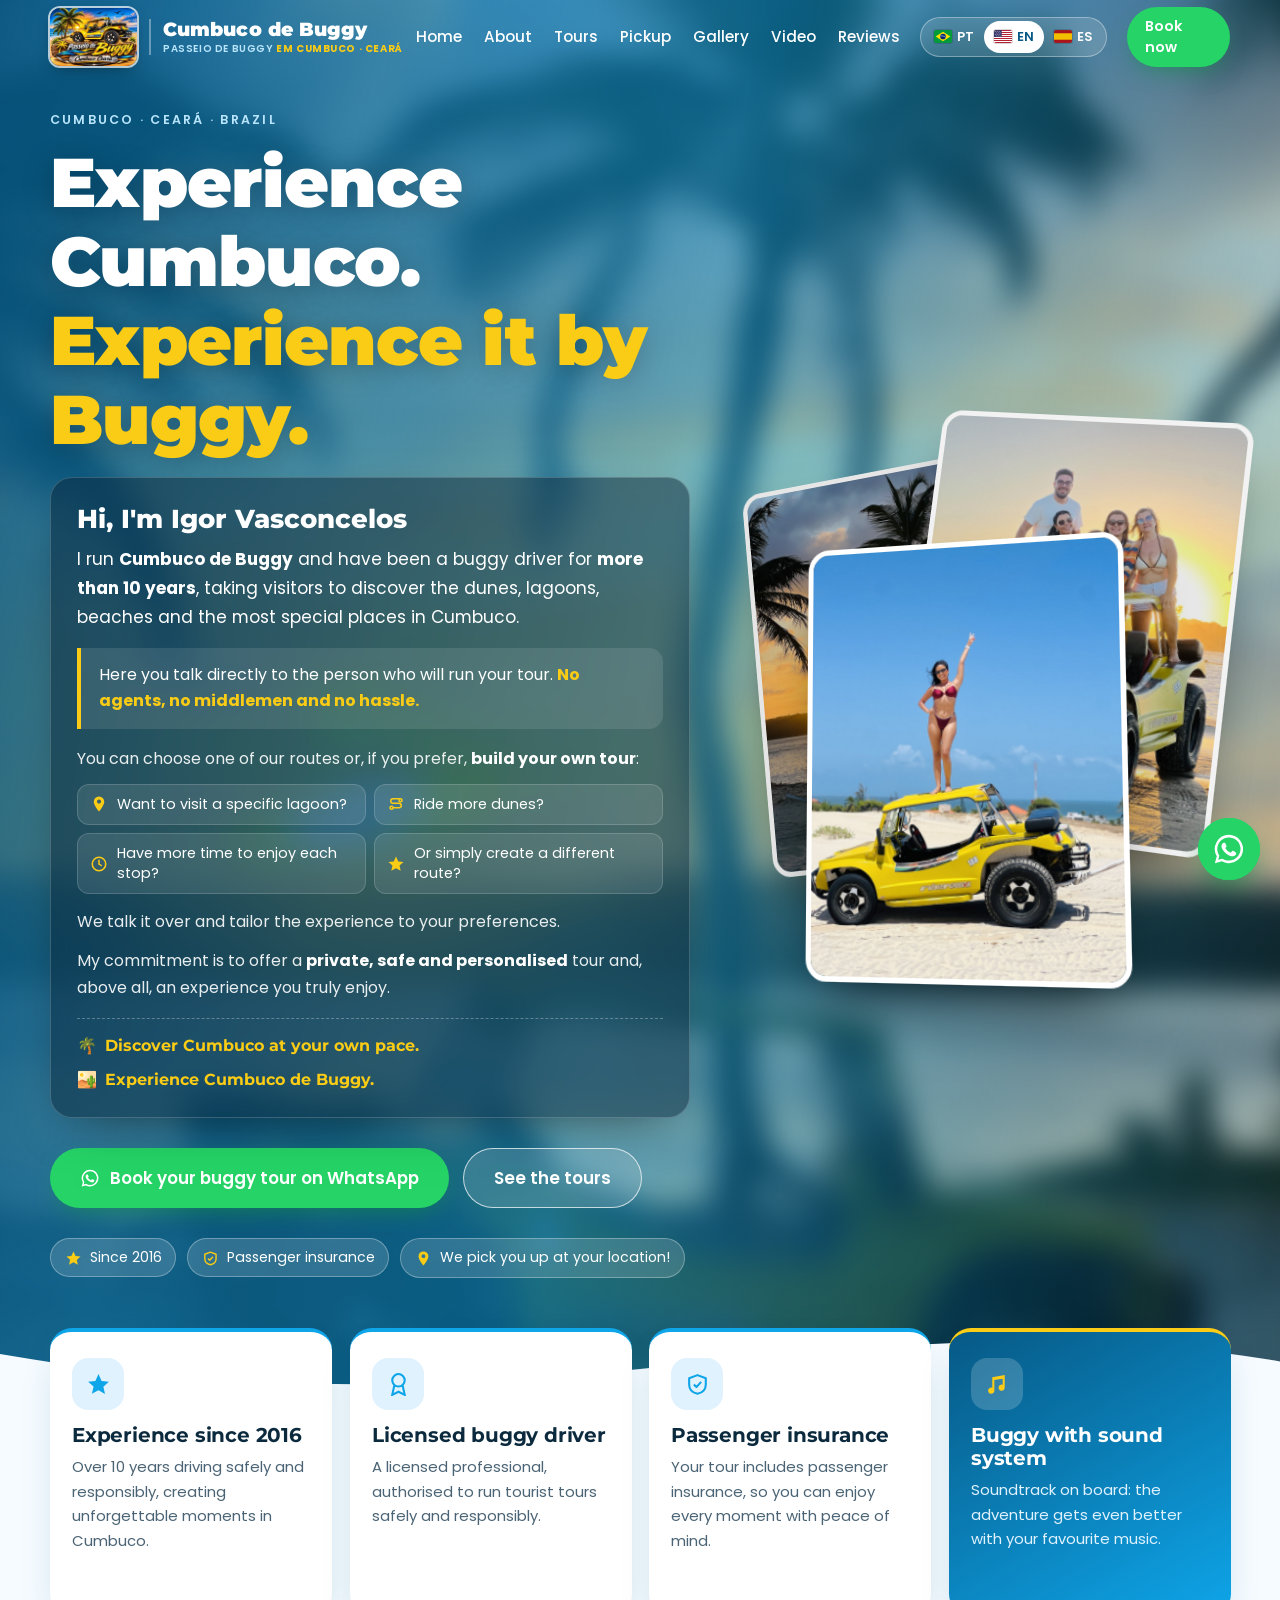
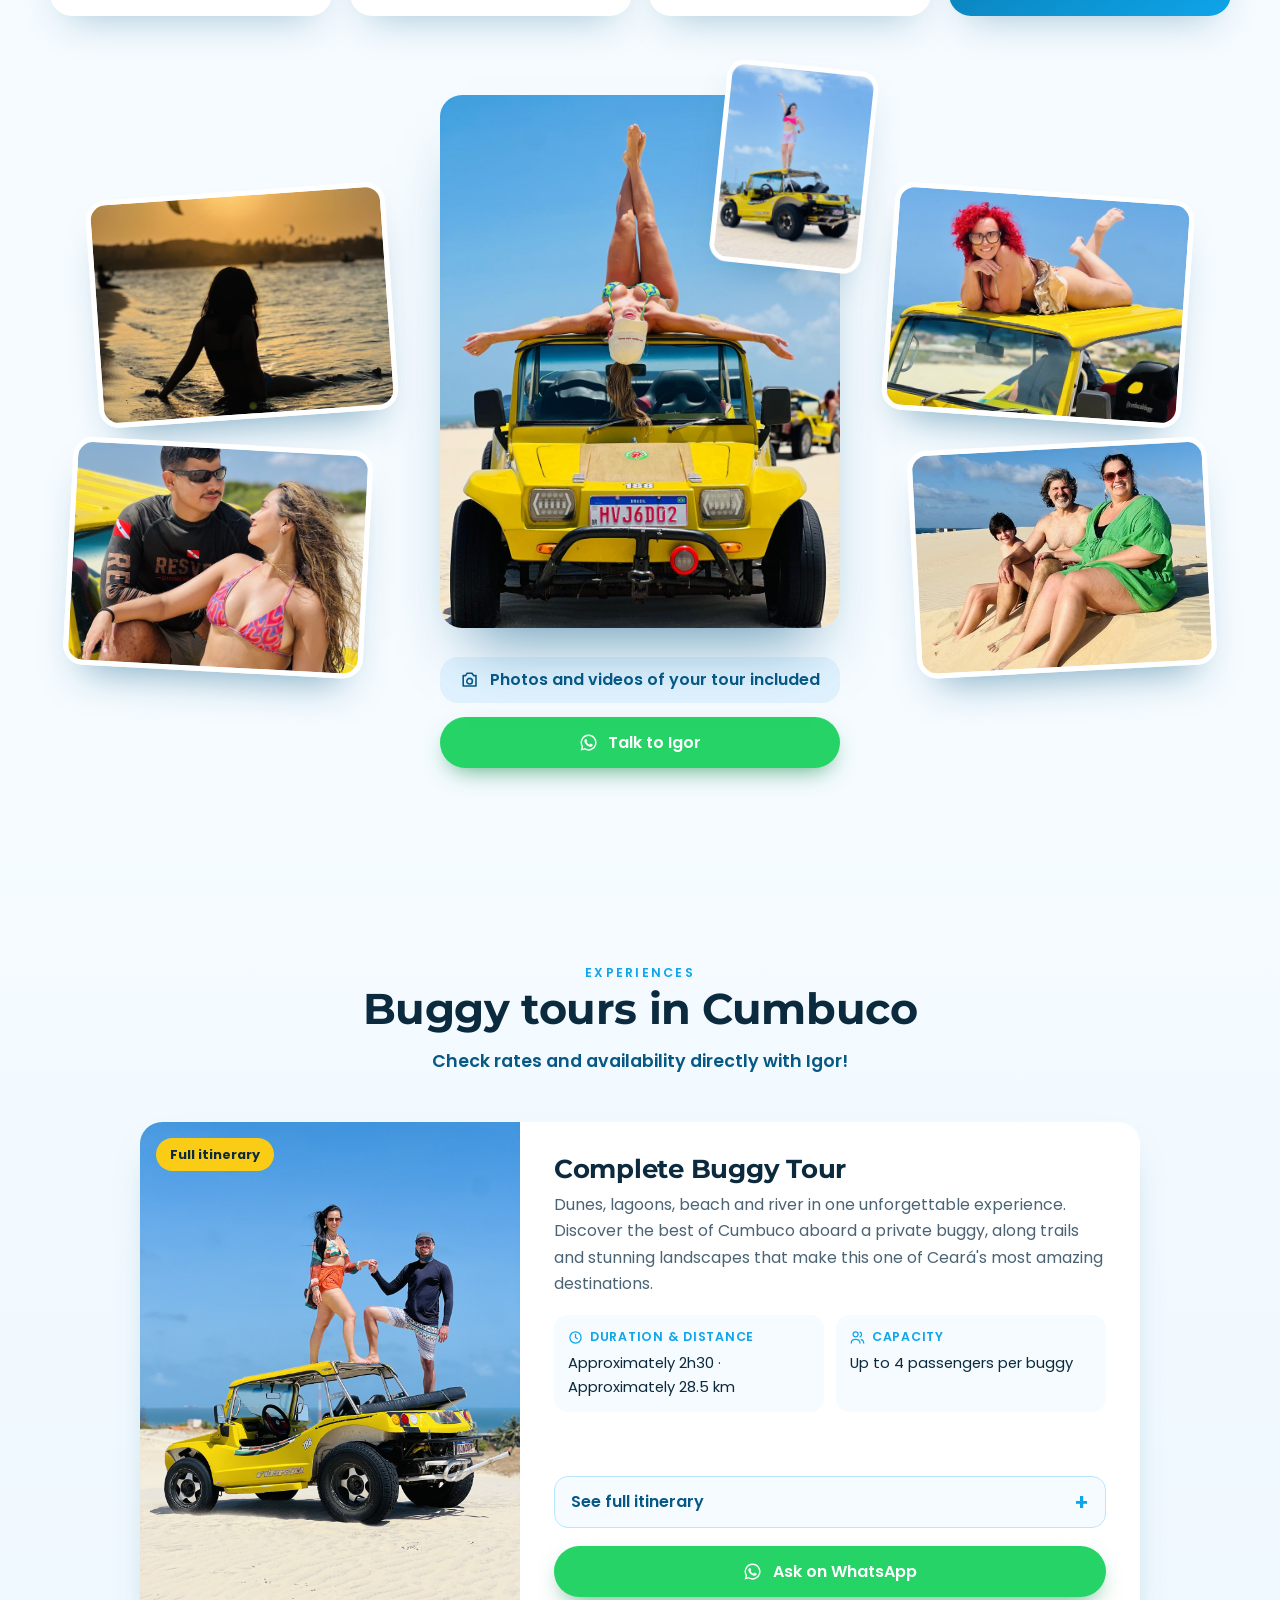
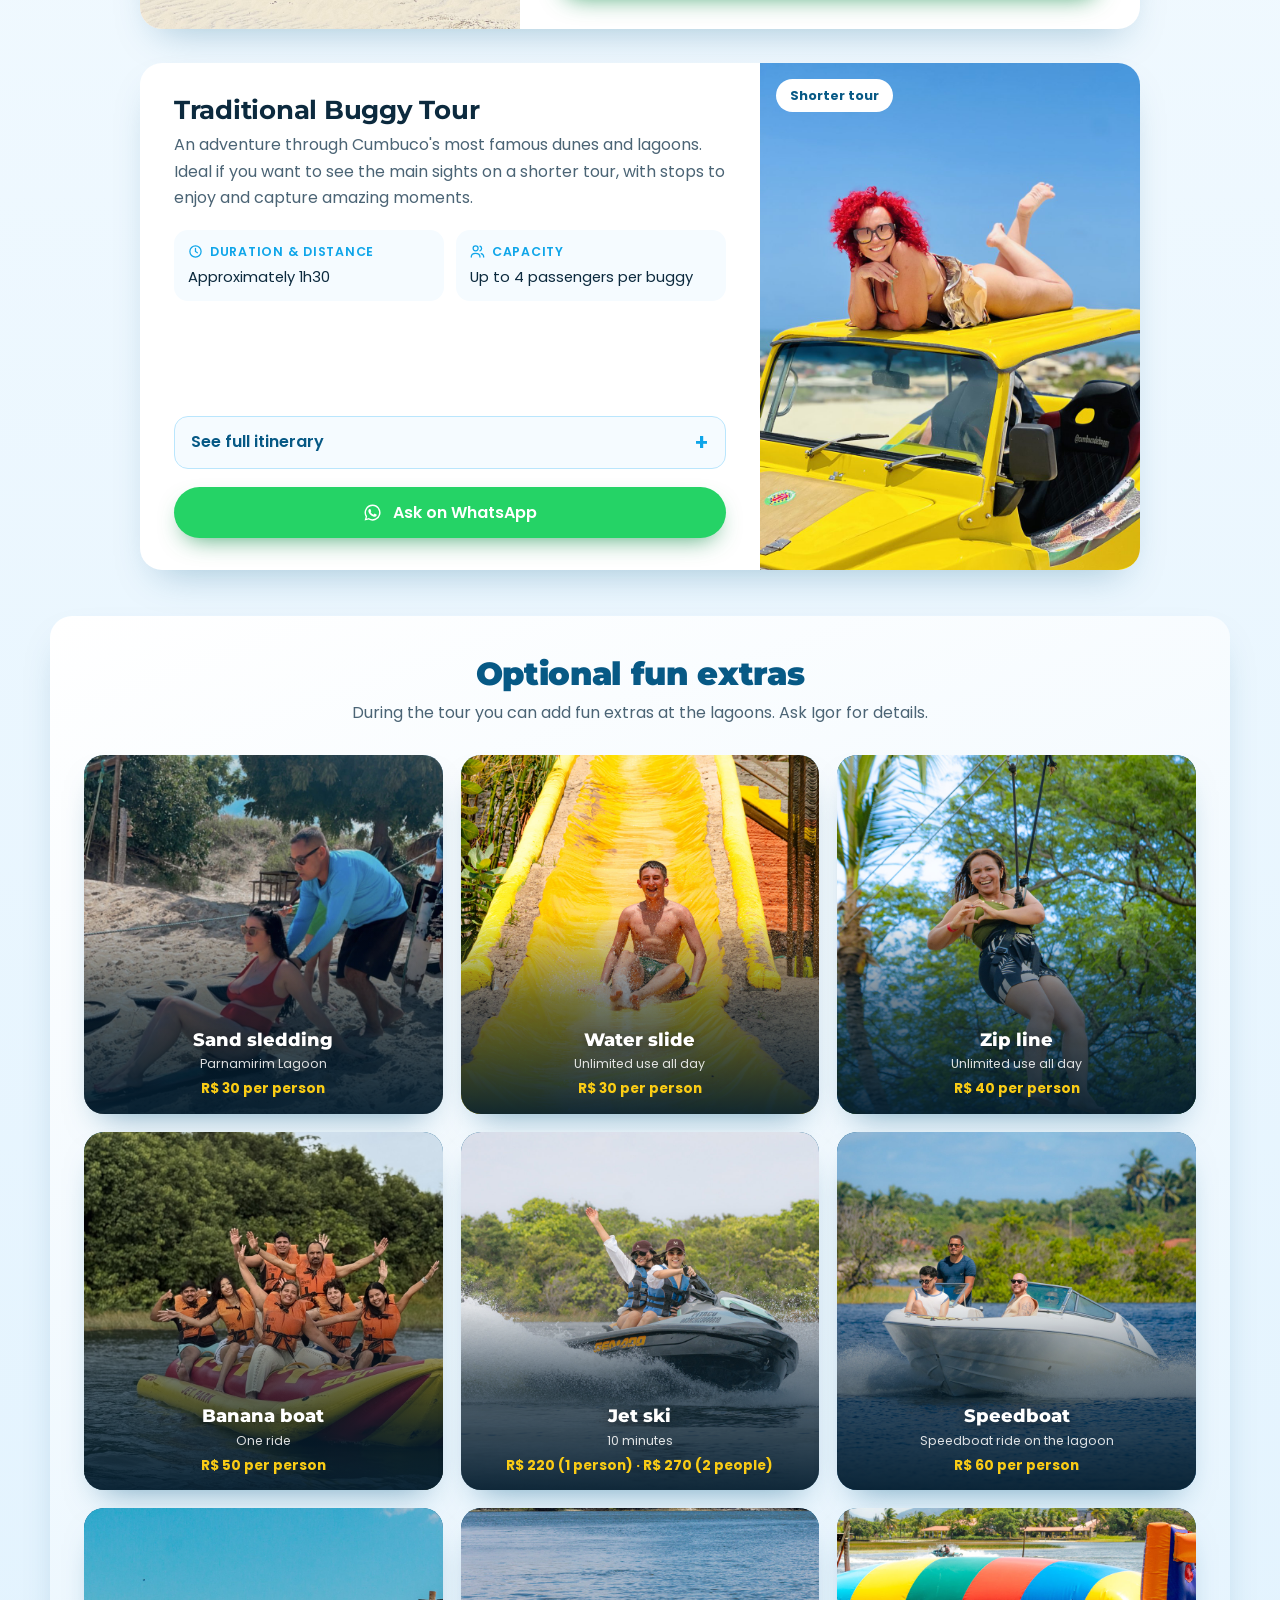
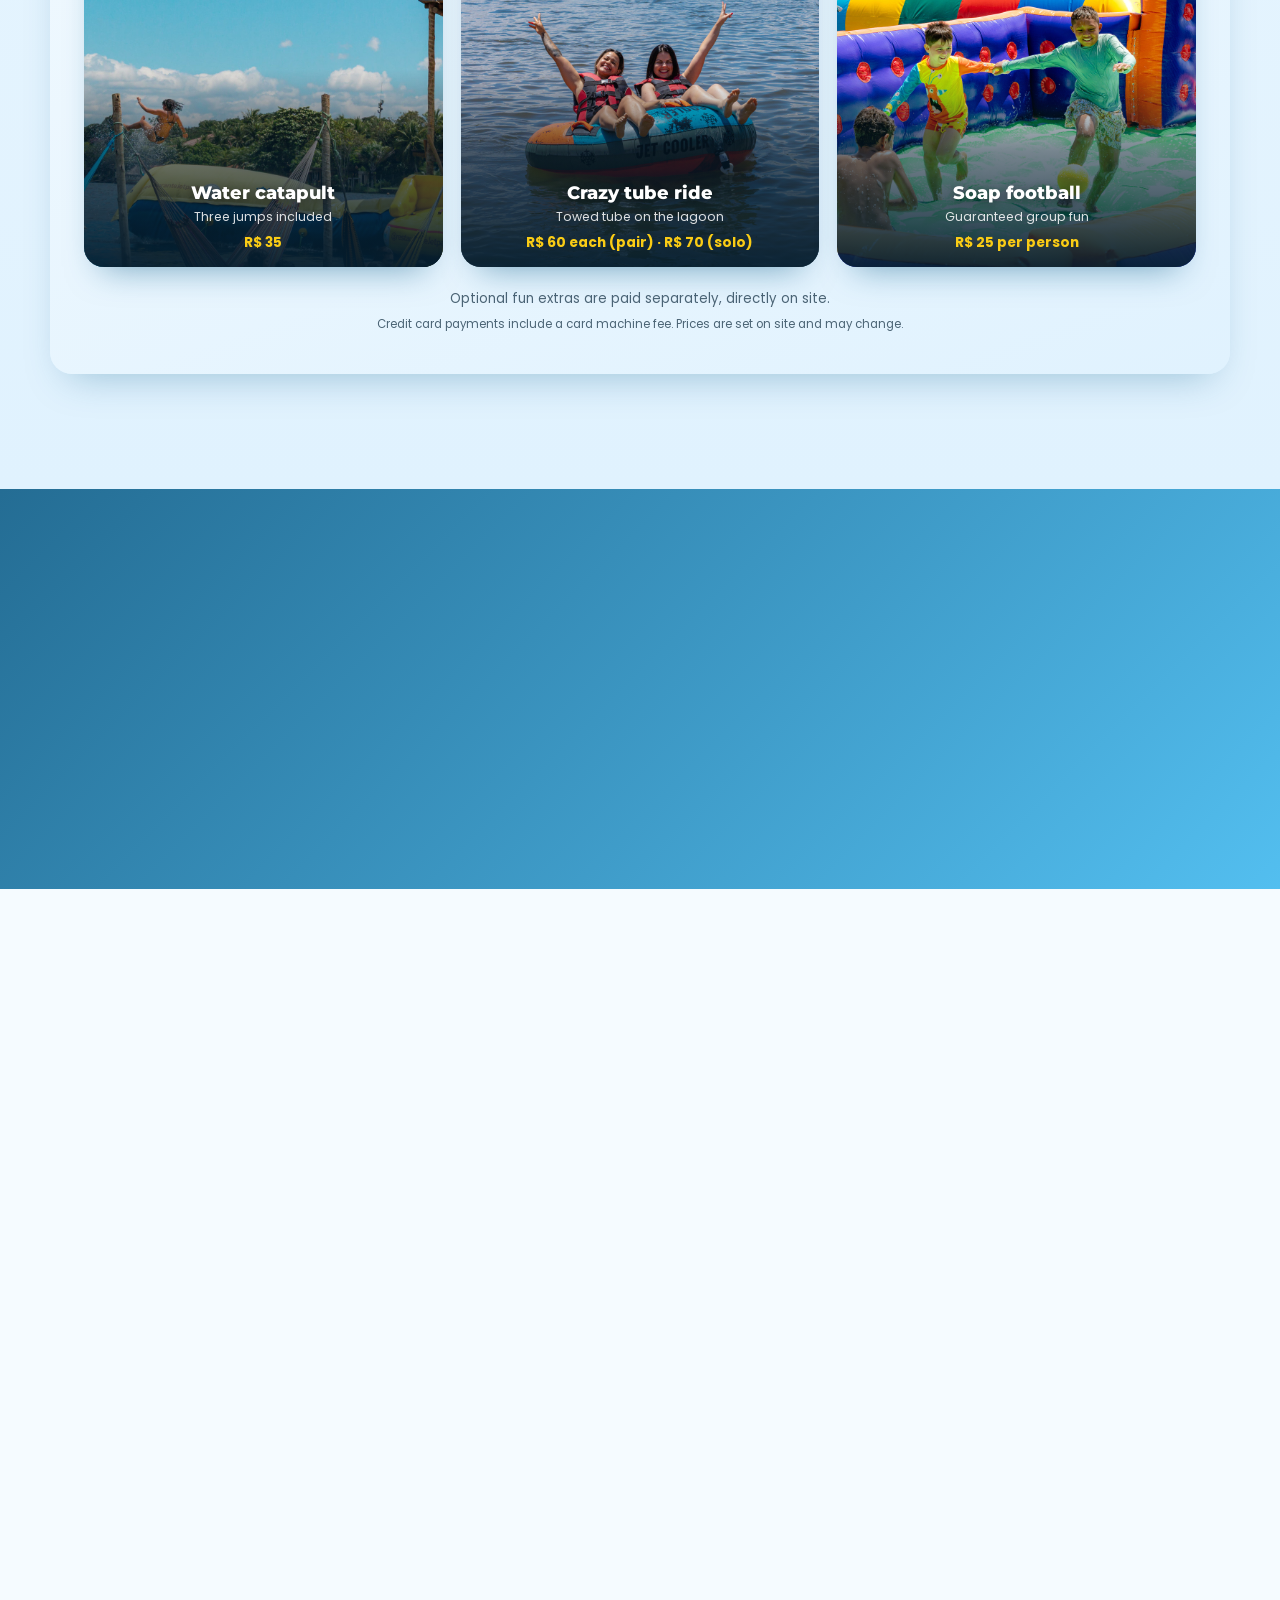
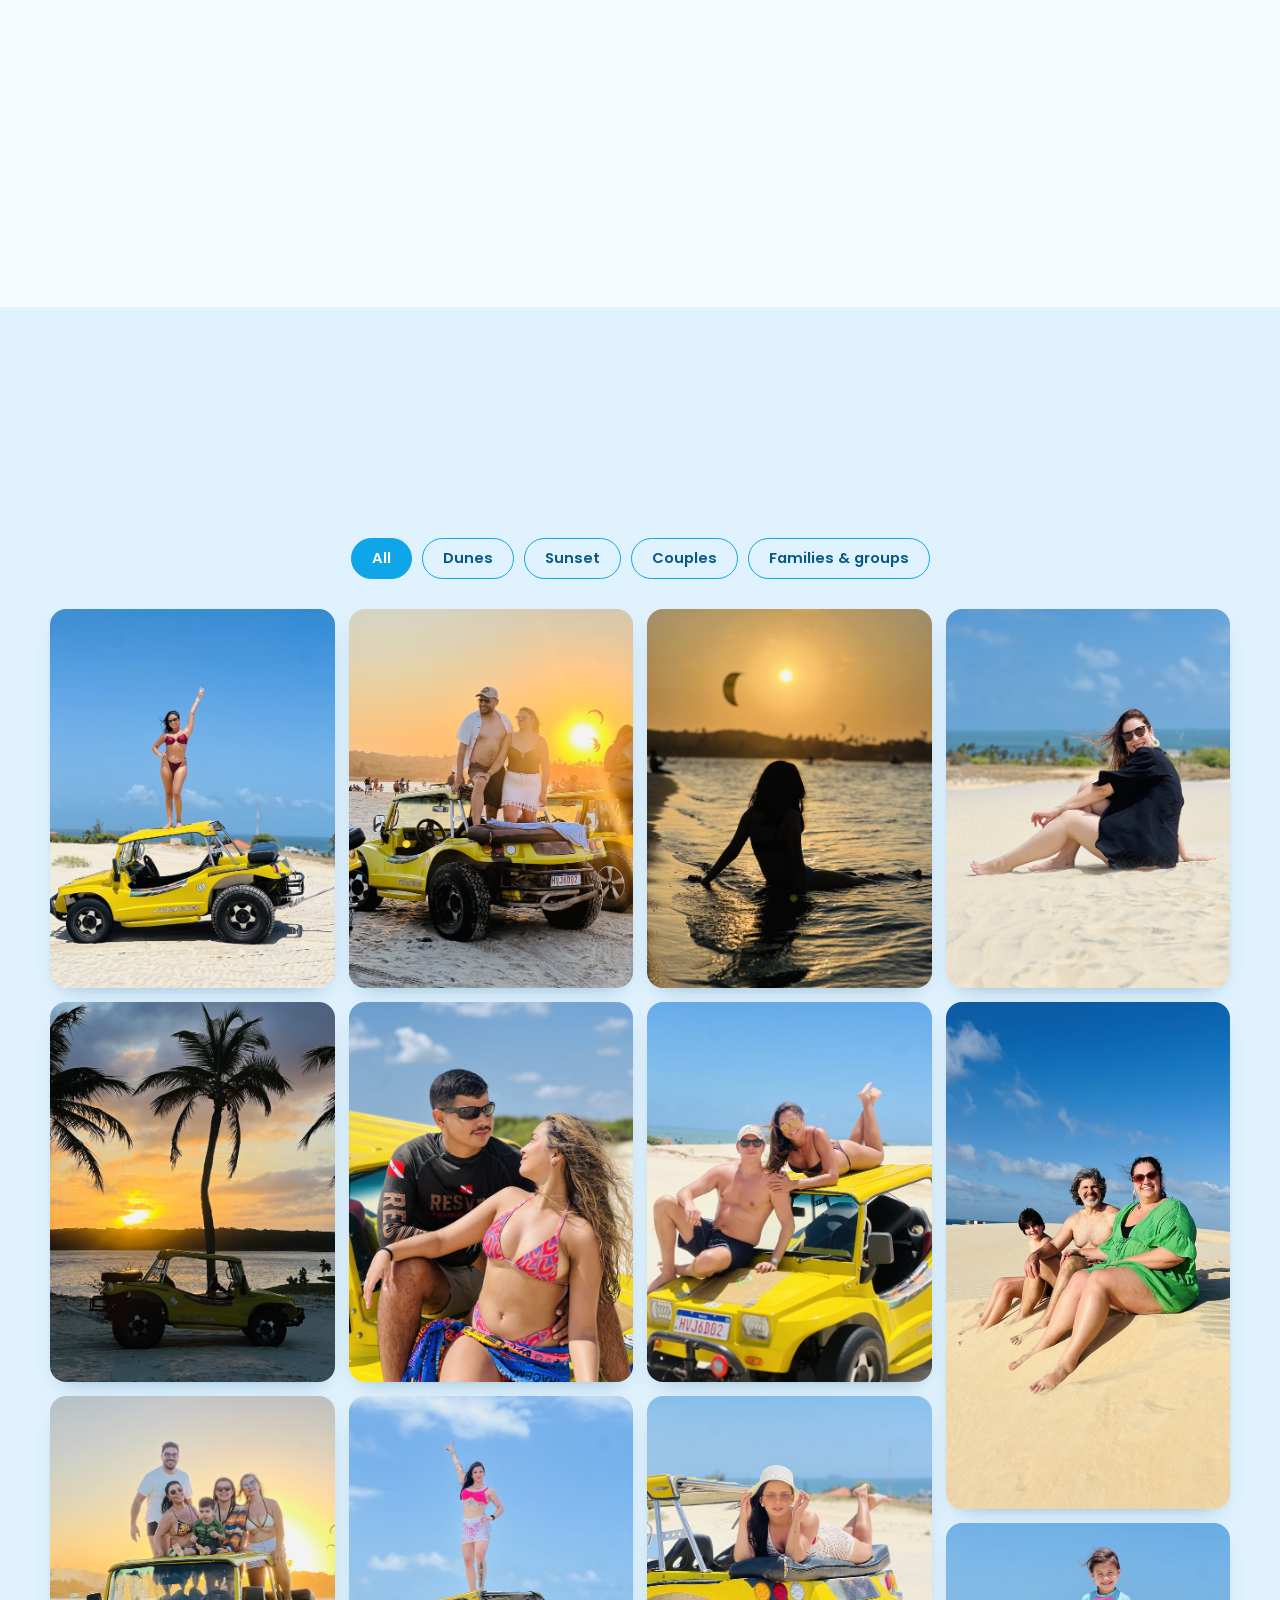
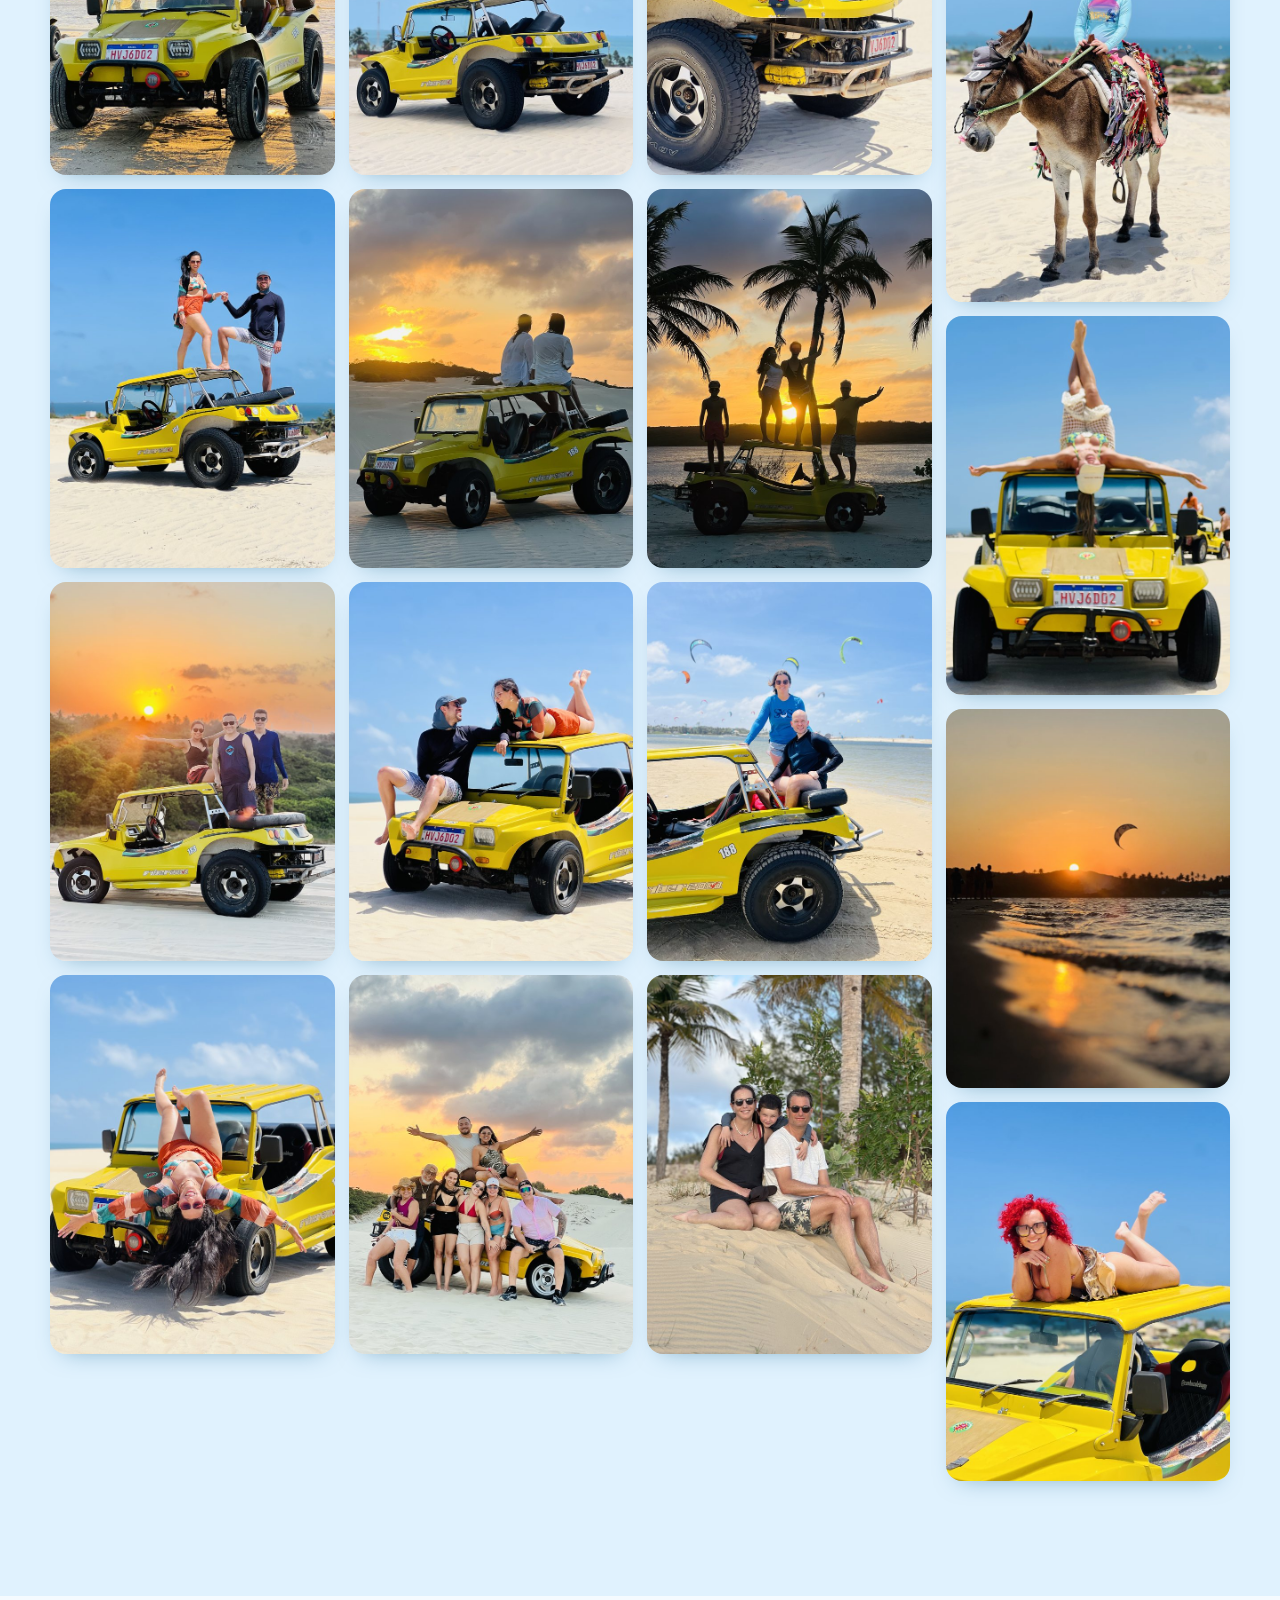
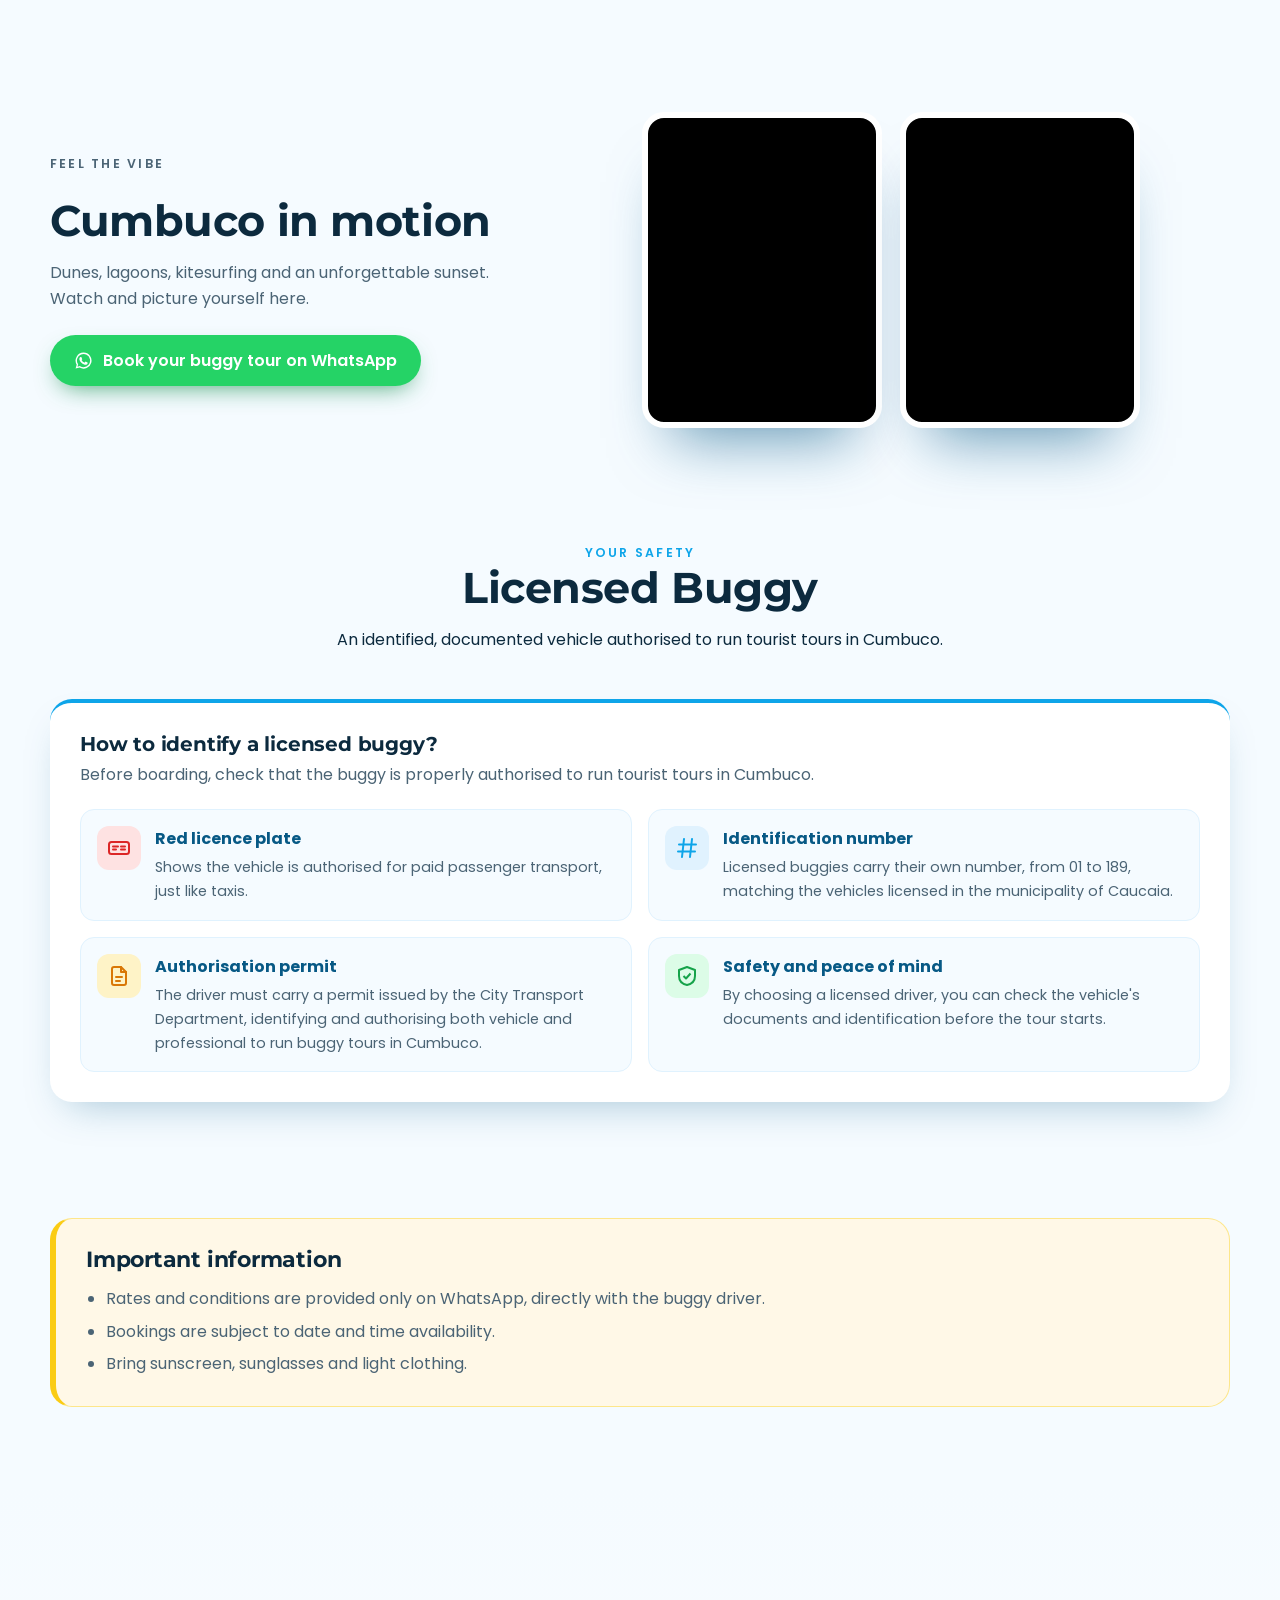
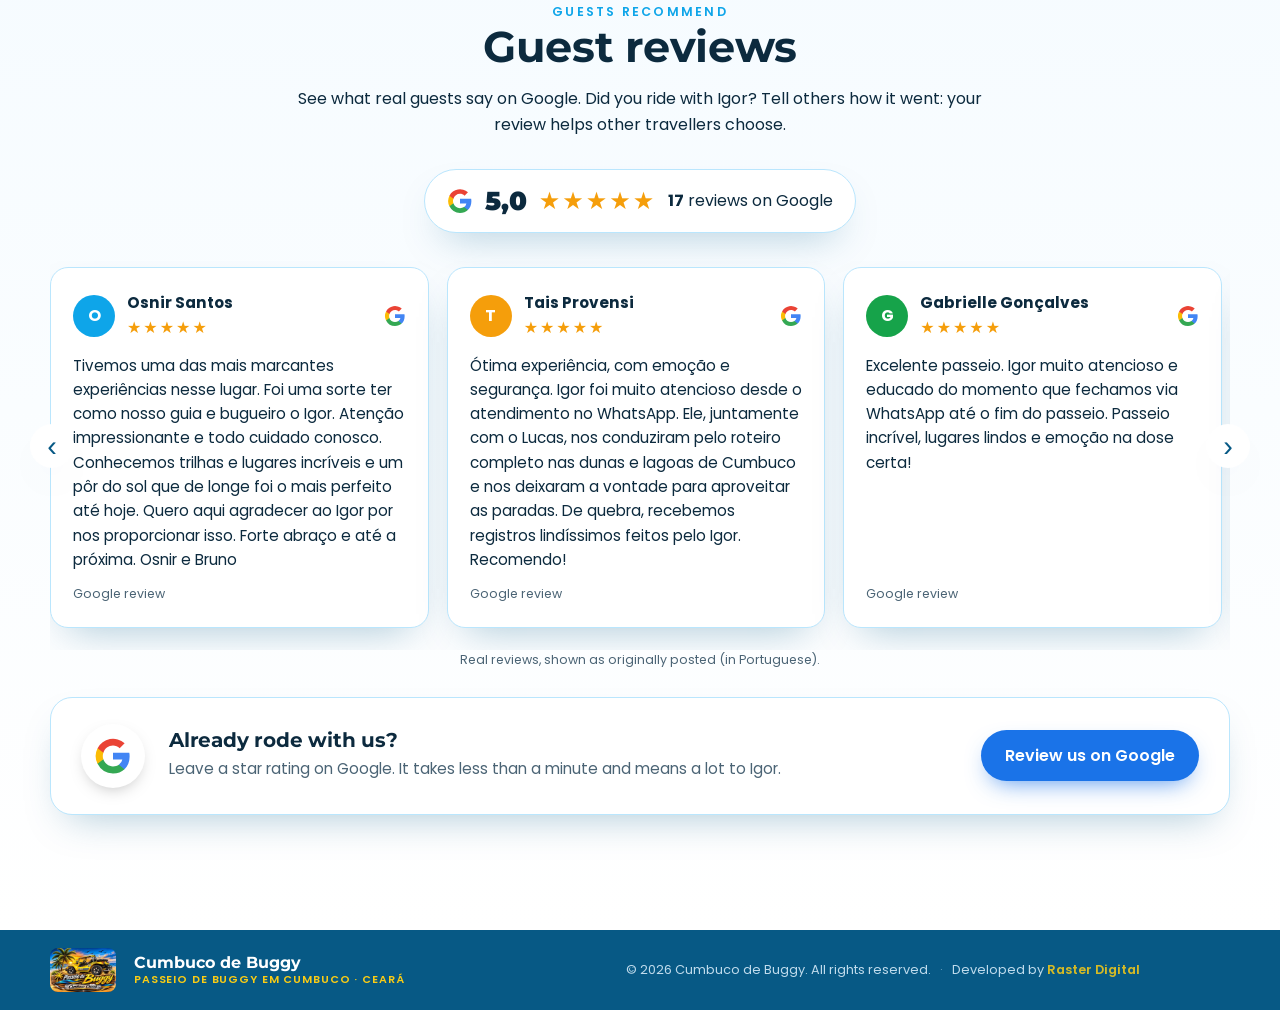
==== commit c7121ba8: "Domínio definitivo cumbucodebuggy.online Co-Authored-By: Claude Opus 5.5 <noreply@anthropic.com>" ====
--- a/en/index.html
+++ b/en/index.html
@@ -8,17 +8,17 @@
 <meta name="keywords" content="buggy tour Cumbuco, Cumbuco buggy ride, Cumbuco beach buggy tour, buggy tour in Ceará Brazil">
 <meta name="author" content="Igor Vasconcelos">
 <meta name="theme-color" content="#0ea5e9">
-<link rel="canonical" href="https://www.buggycumbuco.com.br/en/">
-<link rel="alternate" hreflang="pt-BR" href="https://www.buggycumbuco.com.br/pt-br/">
-<link rel="alternate" hreflang="en" href="https://www.buggycumbuco.com.br/en/">
-<link rel="alternate" hreflang="es" href="https://www.buggycumbuco.com.br/es/">
-<link rel="alternate" hreflang="x-default" href="https://www.buggycumbuco.com.br/pt-br/">
+<link rel="canonical" href="https://cumbucodebuggy.online/en/">
+<link rel="alternate" hreflang="pt-BR" href="https://cumbucodebuggy.online/pt-br/">
+<link rel="alternate" hreflang="en" href="https://cumbucodebuggy.online/en/">
+<link rel="alternate" hreflang="es" href="https://cumbucodebuggy.online/es/">
+<link rel="alternate" hreflang="x-default" href="https://cumbucodebuggy.online/pt-br/">
 <meta property="og:type" content="website">
 <meta property="og:locale" content="en_US">
 <meta property="og:title" content="Buggy Tour Cumbuco | Igor Vasconcelos — Licensed Beach Buggy Driver">
 <meta property="og:description" content="Cumbuco beach buggy tour with Igor Vasconcelos: licensed driver since 2016, tour insurance, buggy with sound system and pickup at your hotel. The best buggy ride in Ceará, Brazil — book on WhatsApp.">
-<meta property="og:url" content="https://www.buggycumbuco.com.br/en/">
-<meta property="og:image" content="https://www.buggycumbuco.com.br/assets/img/logo-grande.jpg">
+<meta property="og:url" content="https://cumbucodebuggy.online/en/">
+<meta property="og:image" content="https://cumbucodebuggy.online/assets/img/logo-grande.jpg">
 <meta name="twitter:card" content="summary_large_image">
 <link rel="icon" href="../assets/img/logo.jpg">
 <link rel="preconnect" href="https://fonts.googleapis.com">
@@ -27,7 +27,7 @@
 <link rel="preload" as="image" href="../assets/img/coqueiros-por-do-sol-buggy.jpg">
 <link rel="stylesheet" href="../assets/css/style.css?v=12">
 <script type="application/ld+json">
-{"@context":"https://schema.org","@type":"TouristTrip","name":"Complete Buggy Tour","description":"Cumbuco beach buggy tour with Igor Vasconcelos: licensed driver since 2016, tour insurance, buggy with sound system and pickup at your hotel. The best buggy ride in Ceará, Brazil — book on WhatsApp.","touristType":"Leisure","inLanguage":"en","url":"https://www.buggycumbuco.com.br/en/","image":"https://www.buggycumbuco.com.br/assets/img/dunas-buggy-casal.jpg","provider":{"@type":"LocalBusiness","name":"Igor Vasconcelos — Buggy Cumbuco","telephone":"+5585997126836","url":"https://www.buggycumbuco.com.br/","logo":"https://www.buggycumbuco.com.br/assets/img/logo-grande.jpg","areaServed":["Cumbuco","Caucaia","Fortaleza","Ceará"],"foundingDate":"2016"}}
+{"@context":"https://schema.org","@type":"TouristTrip","name":"Complete Buggy Tour","description":"Cumbuco beach buggy tour with Igor Vasconcelos: licensed driver since 2016, tour insurance, buggy with sound system and pickup at your hotel. The best buggy ride in Ceará, Brazil — book on WhatsApp.","touristType":"Leisure","inLanguage":"en","url":"https://cumbucodebuggy.online/en/","image":"https://cumbucodebuggy.online/assets/img/dunas-buggy-casal.jpg","provider":{"@type":"LocalBusiness","name":"Igor Vasconcelos — Buggy Cumbuco","telephone":"+5585997126836","url":"https://cumbucodebuggy.online/","logo":"https://cumbucodebuggy.online/assets/img/logo-grande.jpg","areaServed":["Cumbuco","Caucaia","Fortaleza","Ceará"],"foundingDate":"2016"}}
 </script>
 </head>
 <body>
